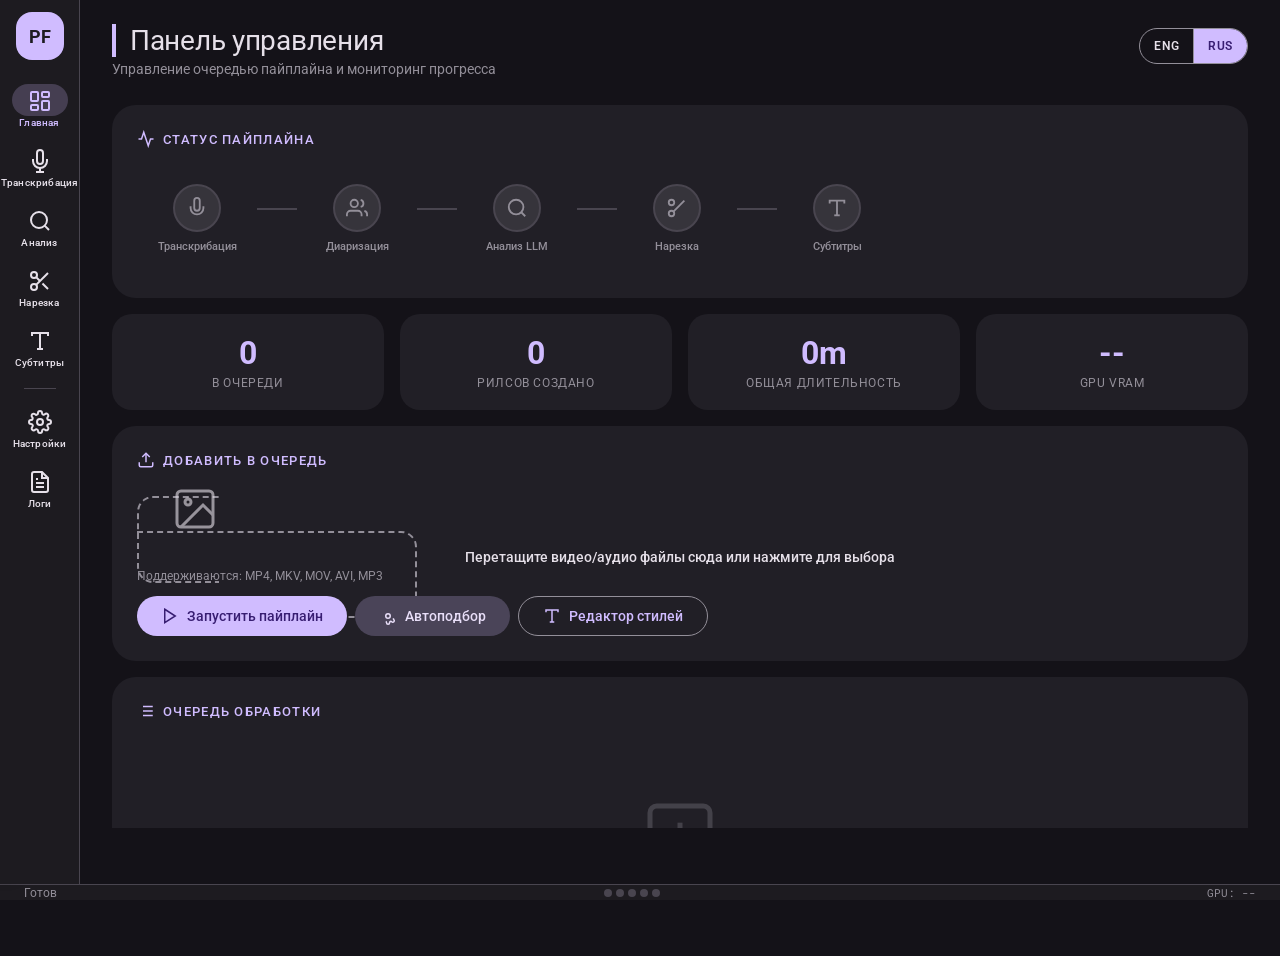
==== gui/index.html @ 3913f697 "refactor(gui): split single-file GUI into separate per-stage pages The pipeline GUI was one 3300-lin" ====
<!doctype html>
<html lang="ru">
<head>
  <meta charset="utf-8">
  <meta name="viewport" content="width=device-width,initial-scale=1">
  <title>Podcast Reels Forge — Панель управления</title>
  <link href="https://fonts.googleapis.com/css2?family=Roboto:wght@400;500;700&family=Roboto+Mono:wght@400;500&display=swap" rel="stylesheet">
  <link rel="stylesheet" href="assets/app.css">
</head>
<body data-page="dashboard">
  <div class="app-shell">
    <!-- NAVIGATION RAIL -->
    <nav class="nav-rail">
      <a href="index.html" class="nav-rail-brand">PF</a>

      <a class="nav-rail-item" data-tab="dashboard" data-tooltip-i18n="nav_dashboard" href="index.html">
        <svg viewBox="0 0 24 24" fill="none" stroke="currentColor" stroke-width="2"><rect x="3" y="3" width="7" height="9" rx="1"/><rect x="14" y="3" width="7" height="5" rx="1"/><rect x="14" y="12" width="7" height="9" rx="1"/><rect x="3" y="16" width="7" height="5" rx="1"/></svg>
        <span data-i18n="nav_home">Главная</span>
      </a>
      <a class="nav-rail-item" data-tab="transcribe" data-tooltip-i18n="nav_transcribe" href="transcribe.html">
        <svg viewBox="0 0 24 24" fill="none" stroke="currentColor" stroke-width="2"><path d="M12 1a3 3 0 0 0-3 3v8a3 3 0 0 0 6 0V4a3 3 0 0 0-3-3z"/><path d="M19 10v2a7 7 0 0 1-14 0v-2"/><line x1="12" y1="19" x2="12" y2="23"/><line x1="8" y1="23" x2="16" y2="23"/></svg>
        <span data-i18n="nav_transcribe">Транскрибация</span>
      </a>
      <a class="nav-rail-item" data-tab="analyze" data-tooltip-i18n="nav_analyze" href="analyze.html">
        <svg viewBox="0 0 24 24" fill="none" stroke="currentColor" stroke-width="2"><circle cx="11" cy="11" r="8"/><line x1="21" y1="21" x2="16.65" y2="16.65"/></svg>
        <span data-i18n="nav_analyze">Анализ</span>
      </a>
      <a class="nav-rail-item" data-tab="cut" data-tooltip-i18n="nav_cut" href="cut.html">
        <svg viewBox="0 0 24 24" fill="none" stroke="currentColor" stroke-width="2"><circle cx="6" cy="6" r="3"/><circle cx="6" cy="18" r="3"/><line x1="20" y1="4" x2="8.12" y2="15.88"/><line x1="14.47" y1="14.48" x2="20" y2="20"/><line x1="8.12" y1="8.12" x2="12" y2="12"/></svg>
        <span data-i18n="nav_cut">Нарезка</span>
      </a>
      <a class="nav-rail-item" data-tab="subtitles" data-tooltip-i18n="nav_subtitles" href="subtitles.html">
        <svg viewBox="0 0 24 24" fill="none" stroke="currentColor" stroke-width="2"><polyline points="4 7 4 4 20 4 20 7"/><line x1="9" y1="20" x2="15" y2="20"/><line x1="12" y1="4" x2="12" y2="20"/></svg>
        <span data-i18n="nav_subs">Субтитры</span>
      </a>

      <div class="nav-rail-divider"></div>

      <a class="nav-rail-item" data-tab="settings" data-tooltip-i18n="nav_settings" href="settings.html">
        <svg viewBox="0 0 24 24" fill="none" stroke="currentColor" stroke-width="2"><circle cx="12" cy="12" r="3"/><path d="M19.4 15a1.65 1.65 0 0 0 .33 1.82l.06.06a2 2 0 0 1 0 2.83 2 2 0 0 1-2.83 0l-.06-.06a1.65 1.65 0 0 0-1.82-.33 1.65 1.65 0 0 0-1 1.51V21a2 2 0 0 1-2 2 2 2 0 0 1-2-2v-.09A1.65 1.65 0 0 0 9 19.4a1.65 1.65 0 0 0-1.82.33l-.06.06a2 2 0 0 1-2.83 0 2 2 0 0 1 0-2.83l.06-.06A1.65 1.65 0 0 0 4.68 15a1.65 1.65 0 0 0-1.51-1H3a2 2 0 0 1-2-2 2 2 0 0 1 2-2h.09A1.65 1.65 0 0 0 4.6 9a1.65 1.65 0 0 0-.33-1.82l-.06-.06a2 2 0 0 1 0-2.83 2 2 0 0 1 2.83 0l.06.06A1.65 1.65 0 0 0 9 4.68a1.65 1.65 0 0 0 1-1.51V3a2 2 0 0 1 2-2 2 2 0 0 1 2 2v.09a1.65 1.65 0 0 0 1 1.51 1.65 1.65 0 0 0 1.82-.33l.06-.06a2 2 0 0 1 2.83 0 2 2 0 0 1 0 2.83l-.06.06A1.65 1.65 0 0 0 19.4 9a1.65 1.65 0 0 0 1.51 1H21a2 2 0 0 1 2 2 2 2 0 0 1-2 2h-.09a1.65 1.65 0 0 0-1.51 1z"/></svg>
        <span data-i18n="nav_settings">Настройки</span>
      </a>
      <a class="nav-rail-item" data-tab="logs" data-tooltip-i18n="nav_logs" href="logs.html">
        <svg viewBox="0 0 24 24" fill="none" stroke="currentColor" stroke-width="2"><path d="M14 2H6a2 2 0 0 0-2 2v16a2 2 0 0 0 2 2h12a2 2 0 0 0 2-2V8z"/><polyline points="14 2 14 8 20 8"/><line x1="16" y1="13" x2="8" y2="13"/><line x1="16" y1="17" x2="8" y2="17"/><polyline points="10 9 9 9 8 9"/></svg>
        <span data-i18n="nav_logs">Логи</span>
      </a>
    </nav>

    <!-- MAIN CONTENT -->
    <main class="main-content" id="mainContent">

      <div class="tab-page active" id="tab-dashboard">
        <div class="page-header">
          <div class="page-header-text">
            <h2 data-i18n="dash_title">Панель управления</h2>
            <p data-i18n="dash_desc">Управление очередью пайплайна и мониторинг прогресса</p>
          </div>
          <div class="lang-toggle">
            <button class="lang-toggle-btn" data-lang="en">ENG</button>
            <button class="lang-toggle-btn active" data-lang="ru">RUS</button>
          </div>
        </div>

        <div class="card">
          <div class="card-title">
            <svg viewBox="0 0 24 24" fill="none" stroke="currentColor" stroke-width="2"><polyline points="22 12 18 12 15 21 9 3 6 12 2 12"/></svg>
            <span data-i18n="dash_pipeline_status">Статус пайплайна</span>
          </div>
          <div class="pipeline-visual" id="pipelineVisual">
            <div class="pipeline-stage" data-stage="transcribe">
              <div class="pipeline-stage-dot"><svg viewBox="0 0 24 24" fill="none" stroke="currentColor" stroke-width="2"><path d="M12 1a3 3 0 0 0-3 3v8a3 3 0 0 0 6 0V4a3 3 0 0 0-3-3z"/><path d="M19 10v2a7 7 0 0 1-14 0v-2"/></svg></div>
              <div class="pipeline-stage-label" data-i18n="stage_transcribe">Транскрибация</div>
            </div>
            <div class="pipeline-connector"></div>
            <div class="pipeline-stage" data-stage="diarize">
              <div class="pipeline-stage-dot"><svg viewBox="0 0 24 24" fill="none" stroke="currentColor" stroke-width="2"><path d="M17 21v-2a4 4 0 0 0-4-4H5a4 4 0 0 0-4 4v2"/><circle cx="9" cy="7" r="4"/><path d="M23 21v-2a4 4 0 0 0-3-3.87"/><path d="M16 3.13a4 4 0 0 1 0 7.75"/></svg></div>
              <div class="pipeline-stage-label" data-i18n="stage_diarize">Диаризация</div>
            </div>
            <div class="pipeline-connector"></div>
            <div class="pipeline-stage" data-stage="analyze">
              <div class="pipeline-stage-dot"><svg viewBox="0 0 24 24" fill="none" stroke="currentColor" stroke-width="2"><circle cx="11" cy="11" r="8"/><line x1="21" y1="21" x2="16.65" y2="16.65"/></svg></div>
              <div class="pipeline-stage-label" data-i18n="stage_analyze">Анализ LLM</div>
            </div>
            <div class="pipeline-connector"></div>
            <div class="pipeline-stage" data-stage="cut">
              <div class="pipeline-stage-dot"><svg viewBox="0 0 24 24" fill="none" stroke="currentColor" stroke-width="2"><circle cx="6" cy="6" r="3"/><circle cx="6" cy="18" r="3"/><line x1="20" y1="4" x2="8.12" y2="15.88"/></svg></div>
              <div class="pipeline-stage-label" data-i18n="stage_cut">Нарезка</div>
            </div>
            <div class="pipeline-connector"></div>
            <div class="pipeline-stage" data-stage="subtitles">
              <div class="pipeline-stage-dot"><svg viewBox="0 0 24 24" fill="none" stroke="currentColor" stroke-width="2"><polyline points="4 7 4 4 20 4 20 7"/><line x1="9" y1="20" x2="15" y2="20"/><line x1="12" y1="4" x2="12" y2="20"/></svg></div>
              <div class="pipeline-stage-label" data-i18n="stage_subtitles">Субтитры</div>
            </div>
          </div>
        </div>

        <div class="grid-4" style="margin-bottom: 16px;">
          <div class="stat-card">
            <div class="stat-value" id="statQueue">0</div>
            <div class="stat-label" data-i18n="stat_queue">В очереди</div>
          </div>
          <div class="stat-card">
            <div class="stat-value" id="statReels">0</div>
            <div class="stat-label" data-i18n="stat_reels">Рилсов создано</div>
          </div>
          <div class="stat-card">
            <div class="stat-value" id="statDuration">0m</div>
            <div class="stat-label" data-i18n="stat_duration">Общая длительность</div>
          </div>
          <div class="stat-card">
            <div class="stat-value" id="statGPU">--</div>
            <div class="stat-label" data-i18n="stat_gpu">GPU VRAM</div>
          </div>
        </div>

        <div class="card">
          <div class="card-title">
            <svg viewBox="0 0 24 24" fill="none" stroke="currentColor" stroke-width="2"><path d="M21 15v4a2 2 0 0 1-2 2H5a2 2 0 0 1-2-2v-4"/><polyline points="17 8 12 3 7 8"/><line x1="12" y1="3" x2="12" y2="15"/></svg>
            <span data-i18n="dash_add_queue">Добавить в очередь</span>
          </div>
          <label class="file-drop" id="fileDrop">
            <input type="file" id="fileInput" accept="video/*,audio/*" multiple>
            <svg viewBox="0 0 24 24" fill="none" stroke="currentColor" stroke-width="1.5"><rect x="3" y="3" width="18" height="18" rx="2" ry="2"/><circle cx="8.5" cy="8.5" r="1.5"/><polyline points="21 15 16 10 5 21"/></svg>
            <p data-i18n="dash_drop">Перетащите видео/аудио файлы сюда или нажмите для выбора</p>
            <small data-i18n="dash_formats">Поддерживаются: MP4, MKV, MOV, AVI, MP3</small>
          </label>
          <div style="display: flex; gap: 8px; margin-top: 12px;">
            <button class="btn btn-filled" id="btnRunPipeline">
              <svg viewBox="0 0 24 24" fill="none" stroke="currentColor" stroke-width="2"><polygon points="5 3 19 12 5 21 5 3"/></svg>
              <span data-i18n="dash_run">Запустить пайплайн</span>
            </button>
            <button class="btn btn-tonal" id="btnAutotune">
              <svg viewBox="0 0 24 24" fill="none" stroke="currentColor" stroke-width="2"><circle cx="12" cy="12" r="3"/><path d="M19.4 15a1.65 1.65 0 0 0 .33 1.82l.06.06a2 2 0 1 1-2.83 2.83l-.06-.06a1.65 1.65 0 0 0-1.82-.33 1.65 1.65 0 0 0-1 1.51V21a2 2 0 1 1-4 0v-.09A1.65 1.65 0 0 0 9 19.4"/></svg>
              <span data-i18n="dash_autotune">Автоподбор</span>
            </button>
            <button class="btn btn-outlined" id="btnOpenStyleEditor">
              <svg viewBox="0 0 24 24" fill="none" stroke="currentColor" stroke-width="2"><polyline points="4 7 4 4 20 4 20 7"/><line x1="9" y1="20" x2="15" y2="20"/><line x1="12" y1="4" x2="12" y2="20"/></svg>
              <span data-i18n="dash_style_editor">Редактор стилей</span>
            </button>
          </div>
        </div>

        <div class="card">
          <div class="card-title">
            <svg viewBox="0 0 24 24" fill="none" stroke="currentColor" stroke-width="2"><line x1="8" y1="6" x2="21" y2="6"/><line x1="8" y1="12" x2="21" y2="12"/><line x1="8" y1="18" x2="21" y2="18"/><line x1="3" y1="6" x2="3.01" y2="6"/><line x1="3" y1="12" x2="3.01" y2="12"/><line x1="3" y1="18" x2="3.01" y2="18"/></svg>
            <span data-i18n="dash_queue">Очередь обработки</span>
          </div>
          <div class="queue-list" id="queueList">
            <div class="empty-state" id="queueEmpty">
              <svg viewBox="0 0 24 24" fill="none" stroke="currentColor" stroke-width="1.5"><rect x="3" y="3" width="18" height="18" rx="2"/><line x1="12" y1="8" x2="12" y2="16"/><line x1="8" y1="12" x2="16" y2="12"/></svg>
              <h3 data-i18n="dash_empty_title">Очередь пуста</h3>
              <p data-i18n="dash_empty_desc">Загрузите видеофайлы для начала обработки</p>
            </div>
          </div>
        </div>
      </div>
    </main>

    <footer class="bottom-bar">
      <div class="bottom-bar-left">
        <span class="bottom-status" id="bottomStatus" data-i18n="bottom_ready">Готов</span>
      </div>
      <div class="bottom-bar-center">
        <div class="pipeline-overview" id="pipelineOverview">
          <div class="pipeline-overview-dot" data-stage="transcribe"></div>
          <div class="pipeline-overview-dot" data-stage="diarize"></div>
          <div class="pipeline-overview-dot" data-stage="analyze"></div>
          <div class="pipeline-overview-dot" data-stage="cut"></div>
          <div class="pipeline-overview-dot" data-stage="subtitles"></div>
        </div>
      </div>
      <div class="bottom-bar-right">
        <span class="gpu-info" id="gpuInfo">GPU: --</span>
      </div>
    </footer>
  </div>
    <button class="fab" id="fabRun" data-tooltip-i18n="fab_run">
    <svg viewBox="0 0 24 24" fill="none" stroke="currentColor" stroke-width="2"><polygon points="5 3 19 12 5 21 5 3"/></svg>
  </button>

  <script src="assets/app.js"></script>
</body>
</html>
---- gui/assets/app.css ----
:root {
      --md-sys-color-background: #141218;
      --md-sys-color-on-background: #e6e0e9;
      --md-sys-color-surface: #141218;
      --md-sys-color-surface-container-low: #1d1b20;
      --md-sys-color-surface-container: #211f26;
      --md-sys-color-surface-container-high: #2b2930;
      --md-sys-color-surface-container-highest: #36343b;
      --md-sys-color-primary: #d0bcff;
      --md-sys-color-on-primary: #381e72;
      --md-sys-color-primary-container: #4f378b;
      --md-sys-color-on-primary-container: #eaddff;
      --md-sys-color-secondary: #ccc2dc;
      --md-sys-color-on-secondary: #332d41;
      --md-sys-color-secondary-container: #4a4458;
      --md-sys-color-on-secondary-container: #e8def8;
      --md-sys-color-tertiary: #efb8c8;
      --md-sys-color-on-tertiary: #492532;
      --md-sys-color-tertiary-container: #633b48;
      --md-sys-color-on-tertiary-container: #ffd8e4;
      --md-sys-color-error: #f2b8b5;
      --md-sys-color-on-error: #601410;
      --md-sys-color-error-container: #8c1d18;
      --md-sys-color-success: #a8dab5;
      --md-sys-color-success-container: #1b5e20;
      --md-sys-color-outline: #938f99;
      --md-sys-color-outline-variant: #49454f;
      --md-elevation-1: 0px 1px 3px 1px rgba(0,0,0,.15), 0px 1px 2px 0px rgba(0,0,0,.30);
      --md-elevation-2: 0px 2px 6px 2px rgba(0,0,0,.15), 0px 1px 2px 0px rgba(0,0,0,.30);
      --md-elevation-3: 0px 4px 8px 3px rgba(0,0,0,.15), 0px 1px 3px 0px rgba(0,0,0,.30);
      --ease-standard: cubic-bezier(0.2, 0, 0, 1);
      --ease-emphasized: cubic-bezier(0.2, 0, 0, 1);
      --brand-color: #d0bcff;
      --font-code: 'Roboto Mono', monospace;
    }

    *, *::before, *::after { box-sizing: border-box; -webkit-tap-highlight-color: transparent; }
    html, body { margin: 0; min-height: 100vh; overflow: hidden; }
    body {
      font-family: 'Roboto', system-ui, sans-serif;
      color: var(--md-sys-color-on-background);
      background: var(--md-sys-color-background);
    }

    .app-shell {
      display: grid;
      grid-template-columns: 80px 1fr;
      grid-template-rows: 1fr 56px;
      height: 100vh;
    }

    /* ===== NAVIGATION RAIL ===== */
    .nav-rail {
      grid-row: 1 / -1;
      background: var(--md-sys-color-surface-container-low);
      border-right: 1px solid var(--md-sys-color-outline-variant);
      display: flex;
      flex-direction: column;
      align-items: center;
      padding: 12px 0;
      gap: 4px;
      z-index: 100;
    }
    .nav-rail-brand {
      width: 48px; height: 48px; border-radius: 16px;
      background: var(--md-sys-color-primary-container);
      display: flex; align-items: center; justify-content: center;
      margin-bottom: 16px;
      color: var(--md-sys-color-on-primary-container);
      font-weight: 700; font-size: 18px;
    }
    .nav-rail-item {
      width: 56px; height: 56px; border-radius: 16px;
      display: flex; flex-direction: column; align-items: center; justify-content: center;
      gap: 4px; cursor: pointer; position: relative;
      background: transparent; border: none; color: var(--md-sys-color-on-surface-variant);
      transition: all 0.2s var(--ease-standard);
    }
    .nav-rail-item svg { width: 24px; height: 24px; transition: 0.2s; }
    .nav-rail-item span { font-size: 10px; font-weight: 500; letter-spacing: 0.02em; }
    .nav-rail-item:hover { background: rgba(208,188,255,0.08); }
    .nav-rail-item.active { color: var(--md-sys-color-on-secondary-container); }
    .nav-rail-item.active::before {
      content: ''; position: absolute; left: 0; right: 0; top: 4px; height: 32px;
      background: var(--md-sys-color-secondary-container); border-radius: 16px; z-index: -1;
    }
    .nav-rail-item.active svg { color: var(--md-sys-color-on-secondary-container); }
    .nav-rail-divider { width: 32px; height: 1px; background: var(--md-sys-color-outline-variant); margin: 8px 0; }

    /* ===== MAIN CONTENT ===== */
    .main-content {
      overflow-y: auto; overflow-x: hidden;
      padding: 24px 32px;
      scroll-behavior: smooth;
    }
    .main-content::-webkit-scrollbar { width: 6px; }
    .main-content::-webkit-scrollbar-track { background: transparent; }
    .main-content::-webkit-scrollbar-thumb { background: var(--md-sys-color-outline-variant); border-radius: 3px; }

    .tab-page { display: none; animation: fadeIn 0.3s var(--ease-standard); }
    .tab-page.active { display: block; }
    @keyframes fadeIn { from { opacity: 0; transform: translateY(12px); } to { opacity: 1; transform: translateY(0); } }

    .page-header { margin-bottom: 28px; display: flex; justify-content: space-between; align-items: flex-start; }
    .page-header-text h2 { margin: 0 0 4px; font-size: 28px; font-weight: 400; letter-spacing: -0.01em; }
    .page-header-text p { margin: 0; color: var(--md-sys-color-outline); font-size: 14px; }

    /* ===== LANGUAGE TOGGLE ===== */
    .lang-toggle {
      display: inline-flex; border: 1px solid var(--md-sys-color-outline); border-radius: 20px;
      overflow: hidden; height: 36px; flex-shrink: 0; margin-top: 4px;
    }
    .lang-toggle-btn {
      display: flex; align-items: center; justify-content: center;
      padding: 0 14px; border: none; cursor: pointer; position: relative;
      background: transparent; font-family: inherit; font-size: 12px; font-weight: 600;
      color: var(--md-sys-color-on-surface-variant); transition: 0.2s var(--ease-standard);
      letter-spacing: 0.05em;
    }
    .lang-toggle-btn:not(:last-child) { border-right: 1px solid var(--md-sys-color-outline); }
    .lang-toggle-btn:hover { background: rgba(208,188,255,0.06); }
    .lang-toggle-btn.active {
      background: var(--md-sys-color-primary); color: var(--md-sys-color-on-primary);
    }

    /* ===== CARDS / SECTIONS ===== */
    .card {
      padding: 24px; border-radius: 24px;
      background: var(--md-sys-color-surface-container);
      border: 1px solid transparent;
      transition: box-shadow 0.3s var(--ease-standard), transform 0.2s;
      animation: slideUpFade 0.5s var(--ease-emphasized) backwards;
      margin-bottom: 16px;
    }
    .card:hover { box-shadow: var(--md-elevation-1); }
    .card-title {
      font-size: 13px; text-transform: uppercase; letter-spacing: 0.1em;
      color: var(--md-sys-color-primary); margin: 0 0 16px; font-weight: 500;
      display: flex; align-items: center; gap: 8px;
    }
    .card-title svg { width: 18px; height: 18px; }

    @keyframes slideUpFade {
      from { opacity: 0; transform: translateY(30px); }
      to { opacity: 1; transform: translateY(0); }
    }
    .card:nth-child(1) { animation-delay: 0.05s; }
    .card:nth-child(2) { animation-delay: 0.10s; }
    .card:nth-child(3) { animation-delay: 0.15s; }
    .card:nth-child(4) { animation-delay: 0.20s; }
    .card:nth-child(5) { animation-delay: 0.25s; }

    /* ===== GRID LAYOUTS ===== */
    .grid-2 { display: grid; grid-template-columns: 1fr 1fr; gap: 16px; }
    .grid-3 { display: grid; grid-template-columns: 1fr 1fr 1fr; gap: 16px; }
    .grid-4 { display: grid; grid-template-columns: 1fr 1fr 1fr 1fr; gap: 16px; }
    .span-full { grid-column: 1 / -1; }

    /* ===== FORM FIELDS ===== */
    .field { display: flex; flex-direction: column; gap: 6px; }
    .field label {
      font-size: 12px; color: var(--md-sys-color-on-surface-variant); font-weight: 500;
      display: flex; justify-content: space-between; align-items: center;
    }
    .field .value {
      color: var(--md-sys-color-primary); background: var(--md-sys-color-surface-container-highest);
      padding: 2px 8px; border-radius: 12px; font-variant-numeric: tabular-nums; font-size: 11px;
    }

    input[type="text"], input[type="number"], textarea, select {
      width: 100%; border: 1px solid var(--md-sys-color-outline-variant); border-radius: 12px;
      background: transparent; color: var(--md-sys-color-on-background);
      padding: 12px 16px; font-size: 14px; outline: none;
      transition: all 0.2s var(--ease-standard); font-family: inherit;
    }
    input[type="text"]:focus, input[type="number"]:focus, textarea:focus, select:focus {
      border-color: var(--md-sys-color-primary); border-width: 2px; padding: 11px 15px;
    }
    select { cursor: pointer; appearance: none;
      background-image: url("data:image/svg+xml,%3Csvg xmlns='http://www.w3.org/2000/svg' width='12' height='12' fill='%23938f99'%3E%3Cpath d='M6 8L1 3h10z'/%3E%3C/svg%3E");
      background-repeat: no-repeat; background-position: right 12px center; padding-right: 32px;
    }
    select option { background: var(--md-sys-color-surface-container-high); color: var(--md-sys-color-on-background); }
    textarea { resize: vertical; min-height: 80px; font-family: inherit; line-height: 1.5; }

    /* ===== SLIDERS ===== */
    input[type="range"] {
      -webkit-appearance: none; width: 100%; height: 40px; background: transparent;
      cursor: pointer; outline: none; margin: 0;
    }
    input[type="range"]::-webkit-slider-runnable-track {
      width: 100%; height: 8px; background: var(--md-sys-color-surface-container-highest);
      border-radius: 4px; transition: 0.2s;
    }
    input[type="range"]::-webkit-slider-thumb {
      -webkit-appearance: none; height: 20px; width: 20px; border-radius: 50%;
      background: var(--md-sys-color-primary); margin-top: -6px;
      box-shadow: 0 0 0 0 rgba(208,188,255,0); transition: 0.2s var(--ease-standard);
    }
    input[type="range"]:hover::-webkit-slider-thumb { box-shadow: 0 0 0 10px rgba(208,188,255,0.12); transform: scale(1.1); }
    input[type="range"]:active::-webkit-slider-thumb { box-shadow: 0 0 0 14px rgba(208,188,255,0.20); transform: scale(1.2); }

    /* ===== SWITCHES ===== */
    .m3-switch {
      display: flex; align-items: center; justify-content: space-between;
      width: 100%; cursor: pointer; padding: 8px 0;
    }
    .m3-switch input { display: none; }
    .m3-switch-track {
      width: 52px; height: 32px; border-radius: 16px; border: 2px solid var(--md-sys-color-outline);
      background: var(--md-sys-color-surface-container-highest); position: relative;
      transition: 0.3s var(--ease-standard); flex-shrink: 0;
    }
    .m3-switch-thumb {
      width: 16px; height: 16px; border-radius: 50%; background: var(--md-sys-color-outline);
      position: absolute; top: 6px; left: 6px; transition: 0.3s var(--ease-standard);
    }
    .m3-switch:hover .m3-switch-thumb { box-shadow: 0 0 0 10px rgba(230,224,233,0.08); }
    .m3-switch input:checked + .m3-switch-track { background: var(--md-sys-color-primary); border-color: var(--md-sys-color-primary); }
    .m3-switch input:checked + .m3-switch-track .m3-switch-thumb {
      background: var(--md-sys-color-on-primary); width: 24px; height: 24px; top: 2px; left: 24px;
    }
    .m3-switch-text { font-weight: 500; font-size: 14px; color: var(--md-sys-color-on-background); }
    .m3-switch-desc { font-size: 12px; color: var(--md-sys-color-outline); margin-top: 2px; }

    /* ===== CHIPS ===== */
    .chip-group { display: flex; gap: 8px; flex-wrap: wrap; }
    .chip {
      position: relative; overflow: hidden;
      font-size: 13px; font-weight: 500; padding: 0 16px; height: 32px; border-radius: 8px;
      background: transparent; border: 1px solid var(--md-sys-color-outline);
      color: var(--md-sys-color-on-surface-variant); cursor: pointer;
      transition: all 0.2s var(--ease-standard);
      display: inline-flex; align-items: center; justify-content: center; gap: 6px;
    }
    .chip::after { content: ''; position: absolute; inset: 0; background: currentColor; opacity: 0; transition: opacity 0.2s; }
    .chip:hover::after { opacity: 0.08; }
    .chip.active {
      background: var(--md-sys-color-secondary-container); border-color: transparent;
      color: var(--md-sys-color-on-secondary-container);
    }
    .chip svg { width: 16px; height: 16px; }

    /* ===== BUTTONS ===== */
    .btn {
      position: relative; overflow: hidden;
      border: none; border-radius: 20px; height: 40px; font-size: 14px; font-weight: 500;
      cursor: pointer; display: inline-flex; align-items: center; justify-content: center;
      gap: 8px; transition: transform 0.1s, box-shadow 0.2s, background 0.2s;
      font-family: inherit; padding: 0 24px;
    }
    .btn:active { transform: scale(0.96); }
    .btn svg { width: 18px; height: 18px; }
    .btn-filled { background: var(--md-sys-color-primary); color: var(--md-sys-color-on-primary); }
    .btn-filled:hover { box-shadow: var(--md-elevation-1); }
    .btn-tonal { background: var(--md-sys-color-secondary-container); color: var(--md-sys-color-on-secondary-container); }
    .btn-tonal:hover { box-shadow: var(--md-elevation-1); }
    .btn-outlined { background: transparent; border: 1px solid var(--md-sys-color-outline); color: var(--md-sys-color-primary); }
    .btn-outlined:hover { background: rgba(208,188,255,0.08); }
    .btn-text { background: transparent; color: var(--md-sys-color-primary); padding: 0 12px; }
    .btn-text:hover { background: rgba(208,188,255,0.08); }
    .btn-danger { background: var(--md-sys-color-error-container); color: var(--md-sys-color-error); }
    .btn-success { background: var(--md-sys-color-success-container); color: var(--md-sys-color-success); }
    .btn:disabled { opacity: 0.5; cursor: not-allowed; pointer-events: none; }
    .btn-group { display: flex; gap: 8px; flex-wrap: wrap; }

    /* ===== FILE UPLOAD ===== */
    .file-drop {
      position: relative; overflow: hidden;
      border: 2px dashed var(--md-sys-color-outline); border-radius: 16px;
      padding: 32px; text-align: center; cursor: pointer;
      background: transparent; transition: 0.3s; color: var(--md-sys-color-on-surface-variant);
    }
    .file-drop:hover { border-color: var(--md-sys-color-primary); background: rgba(208,188,255,0.04); color: var(--md-sys-color-primary); }
    .file-drop.dragover { border-color: var(--md-sys-color-primary); background: rgba(208,188,255,0.08); }
    .file-drop svg { width: 48px; height: 48px; margin-bottom: 12px; opacity: 0.6; }
    .file-drop p { margin: 0; font-size: 14px; font-weight: 500; }
    .file-drop small { font-size: 12px; color: var(--md-sys-color-outline); }
    .file-drop input { display: none; }

    /* ===== QUEUE LIST ===== */
    .queue-list { display: flex; flex-direction: column; gap: 8px; }
    .queue-item {
      display: grid; grid-template-columns: 40px 1fr auto auto auto; gap: 12px;
      align-items: center; padding: 12px 16px; border-radius: 16px;
      background: var(--md-sys-color-surface-container-low);
      transition: background 0.2s;
    }
    .queue-item:hover { background: var(--md-sys-color-surface-container-high); }
    .queue-item-icon {
      width: 40px; height: 40px; border-radius: 12px;
      background: var(--md-sys-color-primary-container);
      display: flex; align-items: center; justify-content: center;
      color: var(--md-sys-color-on-primary-container);
    }
    .queue-item-icon svg { width: 20px; height: 20px; }
    .queue-item-name { font-size: 14px; font-weight: 500; }
    .queue-item-meta { font-size: 12px; color: var(--md-sys-color-outline); }
    .queue-item-status {
      font-size: 11px; font-weight: 500; padding: 4px 12px; border-radius: 8px;
      text-transform: uppercase; letter-spacing: 0.05em;
    }
    .status-pending { background: var(--md-sys-color-surface-container-highest); color: var(--md-sys-color-outline); }
    .status-running { background: rgba(208,188,255,0.15); color: var(--md-sys-color-primary); }
    .status-done { background: var(--md-sys-color-success-container); color: var(--md-sys-color-success); }
    .status-error { background: var(--md-sys-color-error-container); color: var(--md-sys-color-error); }

    /* ===== PROGRESS BAR ===== */
    .progress-bar { width: 100%; height: 4px; background: var(--md-sys-color-surface-container-highest); border-radius: 2px; overflow: hidden; margin-top: 8px; }
    .progress-bar-fill { height: 100%; background: var(--md-sys-color-primary); border-radius: 2px; transition: width 0.5s var(--ease-standard); }

    /* ===== STAGE PIPELINE VISUAL ===== */
    .pipeline-visual {
      display: flex; align-items: center; gap: 0; padding: 20px 0; overflow-x: auto;
    }
    .pipeline-stage {
      display: flex; flex-direction: column; align-items: center; gap: 8px;
      min-width: 120px; position: relative;
    }
    .pipeline-stage-dot {
      width: 48px; height: 48px; border-radius: 50%;
      display: flex; align-items: center; justify-content: center;
      background: var(--md-sys-color-surface-container-highest);
      border: 2px solid var(--md-sys-color-outline-variant);
      color: var(--md-sys-color-outline); transition: all 0.3s;
    }
    .pipeline-stage-dot svg { width: 22px; height: 22px; }
    .pipeline-stage.active .pipeline-stage-dot {
      background: var(--md-sys-color-primary); border-color: var(--md-sys-color-primary);
      color: var(--md-sys-color-on-primary);
      box-shadow: 0 0 20px rgba(208,188,255,0.3);
    }
    .pipeline-stage.done .pipeline-stage-dot {
      background: var(--md-sys-color-success-container); border-color: var(--md-sys-color-success);
      color: var(--md-sys-color-success);
    }
    .pipeline-stage.error .pipeline-stage-dot {
      background: var(--md-sys-color-error-container); border-color: var(--md-sys-color-error);
      color: var(--md-sys-color-error);
    }
    .pipeline-stage-label { font-size: 11px; font-weight: 500; text-align: center; color: var(--md-sys-color-outline); }
    .pipeline-stage.active .pipeline-stage-label { color: var(--md-sys-color-primary); }
    .pipeline-stage.done .pipeline-stage-label { color: var(--md-sys-color-success); }
    .pipeline-connector {
      width: 40px; height: 2px; background: var(--md-sys-color-outline-variant);
      margin-top: -20px; flex-shrink: 0;
    }
    .pipeline-connector.done { background: var(--md-sys-color-success); }
    .pipeline-connector.active { background: var(--md-sys-color-primary); animation: pulse 1.5s infinite; }
    @keyframes pulse { 0%, 100% { opacity: 1; } 50% { opacity: 0.4; } }

    /* ===== LOG PANEL ===== */
    .log-panel {
      background: var(--md-sys-color-surface-container-low);
      border-radius: 16px; padding: 16px; max-height: 300px; overflow-y: auto;
      font-family: var(--font-code); font-size: 12px; line-height: 1.6;
      color: var(--md-sys-color-outline);
    }
    .log-panel::-webkit-scrollbar { width: 4px; }
    .log-panel::-webkit-scrollbar-thumb { background: var(--md-sys-color-outline-variant); border-radius: 2px; }
    .log-line { white-space: pre-wrap; word-break: break-all; }
    .log-line.info { color: var(--md-sys-color-primary); }
    .log-line.success { color: var(--md-sys-color-success); }
    .log-line.error { color: var(--md-sys-color-error); }
    .log-line.warn { color: #ffd54a; }
    .log-line .ts { color: var(--md-sys-color-outline-variant); margin-right: 8px; }

    /* ===== STAT CARDS ===== */
    .stat-card {
      padding: 20px; border-radius: 20px;
      background: var(--md-sys-color-surface-container);
      text-align: center;
    }
    .stat-card .stat-value { font-size: 32px; font-weight: 700; color: var(--md-sys-color-primary); }
    .stat-card .stat-label { font-size: 12px; color: var(--md-sys-color-outline); margin-top: 4px; text-transform: uppercase; letter-spacing: 0.05em; }

    /* ===== BOTTOM BAR ===== */
    .bottom-bar {
      grid-column: 1 / -1;
      background: var(--md-sys-color-surface-container-low);
      border-top: 1px solid var(--md-sys-color-outline-variant);
      display: flex; align-items: center; justify-content: space-between;
      padding: 0 24px; gap: 16px;
    }
    .bottom-bar-left { display: flex; align-items: center; gap: 16px; }
    .bottom-bar-center { display: flex; align-items: center; gap: 8px; flex: 1; justify-content: center; }
    .bottom-bar-right { display: flex; align-items: center; gap: 12px; }
    .pipeline-overview { display: flex; align-items: center; gap: 4px; }
    .pipeline-overview-dot {
      width: 8px; height: 8px; border-radius: 50%; background: var(--md-sys-color-outline-variant);
      transition: 0.3s;
    }
    .pipeline-overview-dot.done { background: var(--md-sys-color-success); }
    .pipeline-overview-dot.active { background: var(--md-sys-color-primary); animation: pulse 1.5s infinite; }
    .pipeline-overview-dot.error { background: var(--md-sys-color-error); }
    .bottom-status { font-size: 12px; color: var(--md-sys-color-outline); }
    .gpu-info { font-size: 11px; color: var(--md-sys-color-outline); font-family: var(--font-code); }

    /* ===== FAB ===== */
    .fab {
      position: fixed; bottom: 80px; right: 32px;
      width: 56px; height: 56px; border-radius: 16px;
      background: var(--md-sys-color-primary-container);
      color: var(--md-sys-color-on-primary-container);
      border: none; cursor: pointer; display: flex; align-items: center; justify-content: center;
      box-shadow: var(--md-elevation-3); transition: 0.3s var(--ease-standard); z-index: 50;
    }
    .fab:hover { box-shadow: var(--md-elevation-3); transform: scale(1.05); }
    .fab:active { transform: scale(0.95); }
    .fab svg { width: 24px; height: 24px; }

    /* ===== TOOLTIP ===== */
    [data-tooltip] { position: relative; }
    [data-tooltip]:hover::after {
      content: attr(data-tooltip); position: absolute; bottom: calc(100% + 8px); left: 50%;
      transform: translateX(-50%); padding: 6px 12px; border-radius: 8px;
      background: var(--md-sys-color-surface-container-highest); color: var(--md-sys-color-on-background);
      font-size: 12px; white-space: nowrap; z-index: 300;
      box-shadow: var(--md-elevation-2);
    }

    /* ===== EMPTY STATE ===== */
    .empty-state {
      text-align: center; padding: 60px 20px; color: var(--md-sys-color-outline);
    }
    .empty-state svg { width: 80px; height: 80px; margin-bottom: 16px; opacity: 0.3; }
    .empty-state h3 { margin: 0 0 8px; font-size: 18px; font-weight: 400; color: var(--md-sys-color-on-surface-variant); }
    .empty-state p { margin: 0; font-size: 14px; }


    /* ===== RESPONSIVE ===== */
    @media (max-width: 900px) {
      .app-shell { grid-template-columns: 1fr; }
      .nav-rail { display: none; }
      .grid-2, .grid-3, .grid-4 { grid-template-columns: 1fr; }
    }

    /* ===== PER-PAGE ACCENT (each page gets a slightly different colour) ===== */
    :root { --accent: var(--md-sys-color-primary); }
    body[data-page="dashboard"]  { --accent: #d0bcff; } /* purple  */
    body[data-page="transcribe"] { --accent: #9ecaff; } /* blue    */
    body[data-page="analyze"]    { --accent: #79d8c4; } /* teal    */
    body[data-page="cut"]        { --accent: #ffb77c; } /* amber   */
    body[data-page="subtitles"]  { --accent: #f3aed0; } /* pink    */
    body[data-page="settings"]   { --accent: #c9c3e6; } /* lavender*/
    body[data-page="logs"]       { --accent: #a8dab5; } /* green   */

    /* Decorative accents only — M3 primary control colours stay consistent. */
    .card-title, .card-title svg { color: var(--accent); }
    .nav-rail-brand { background: var(--accent); color: #1d1b20; text-decoration: none; }
    .page-header-text h2 { border-left: 4px solid var(--accent); padding-left: 14px; }
    .nav-rail-item.active { color: var(--accent); }
    .nav-rail-item.active svg { color: var(--accent); }
    .nav-rail-item.active::before { background: color-mix(in srgb, var(--accent) 22%, transparent); }
    a.nav-rail-item, a.nav-rail-brand { text-decoration: none; }
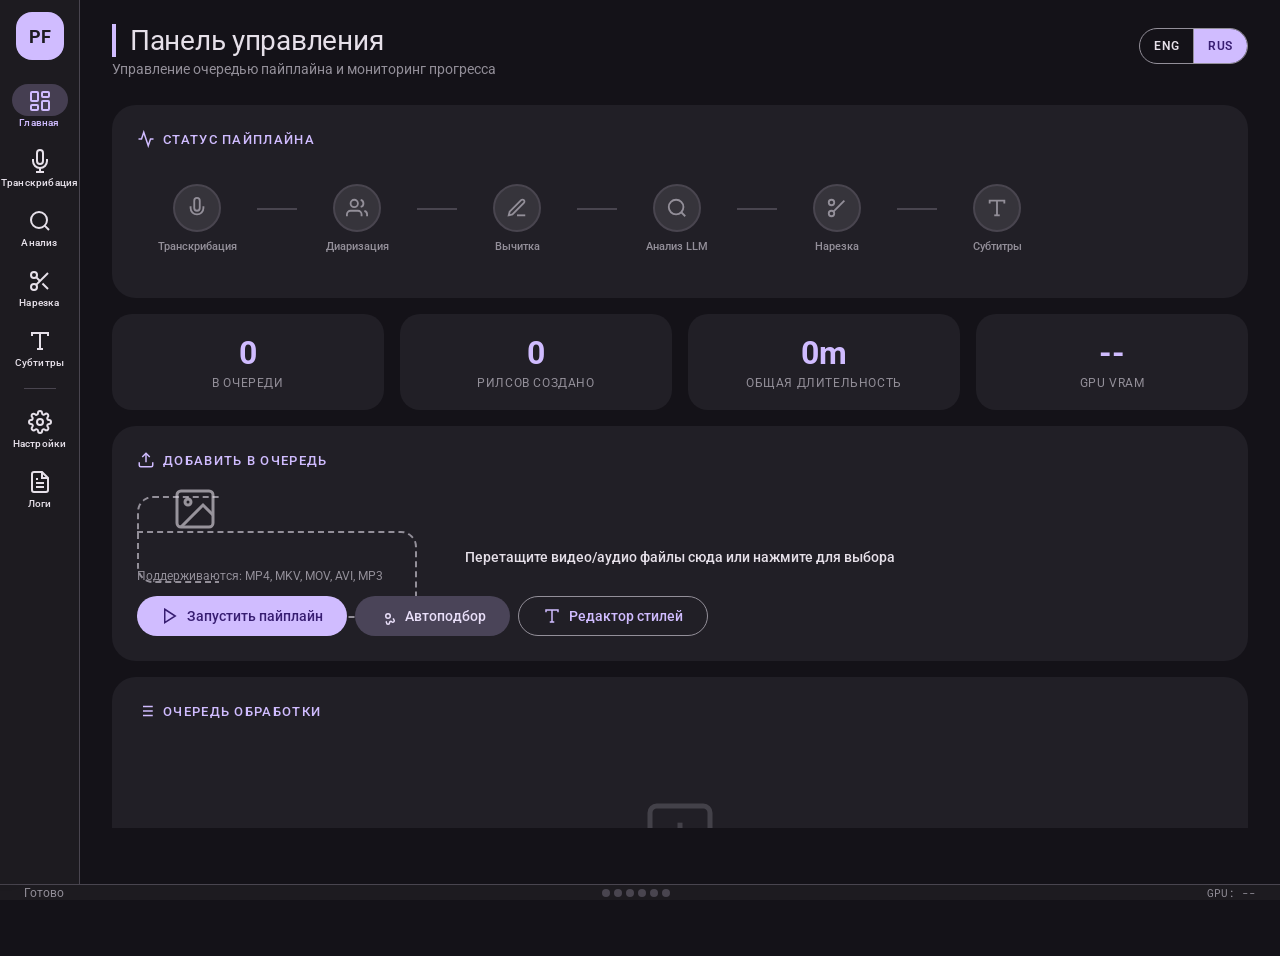
==== commit 2ececbaf: "feat(proofread): add an LLM transcript proofreading stage Whisper output carries spelling and punctu" ====
--- a/gui/index.html
+++ b/gui/index.html
@@ -75,6 +75,11 @@
             <div class="pipeline-stage" data-stage="diarize">
               <div class="pipeline-stage-dot"><svg viewBox="0 0 24 24" fill="none" stroke="currentColor" stroke-width="2"><path d="M17 21v-2a4 4 0 0 0-4-4H5a4 4 0 0 0-4 4v2"/><circle cx="9" cy="7" r="4"/><path d="M23 21v-2a4 4 0 0 0-3-3.87"/><path d="M16 3.13a4 4 0 0 1 0 7.75"/></svg></div>
               <div class="pipeline-stage-label" data-i18n="stage_diarize">Диаризация</div>
+            </div>
+            <div class="pipeline-connector"></div>
+            <div class="pipeline-stage" data-stage="proofread">
+              <div class="pipeline-stage-dot"><svg viewBox="0 0 24 24" fill="none" stroke="currentColor" stroke-width="2"><path d="M12 20h9"/><path d="M16.5 3.5a2.121 2.121 0 0 1 3 3L7 19l-4 1 1-4L16.5 3.5z"/></svg></div>
+              <div class="pipeline-stage-label" data-i18n="stage_proofread">Вычитка</div>
             </div>
             <div class="pipeline-connector"></div>
             <div class="pipeline-stage" data-stage="analyze">
@@ -164,6 +169,7 @@
         <div class="pipeline-overview" id="pipelineOverview">
           <div class="pipeline-overview-dot" data-stage="transcribe"></div>
           <div class="pipeline-overview-dot" data-stage="diarize"></div>
+          <div class="pipeline-overview-dot" data-stage="proofread"></div>
           <div class="pipeline-overview-dot" data-stage="analyze"></div>
           <div class="pipeline-overview-dot" data-stage="cut"></div>
           <div class="pipeline-overview-dot" data-stage="subtitles"></div>
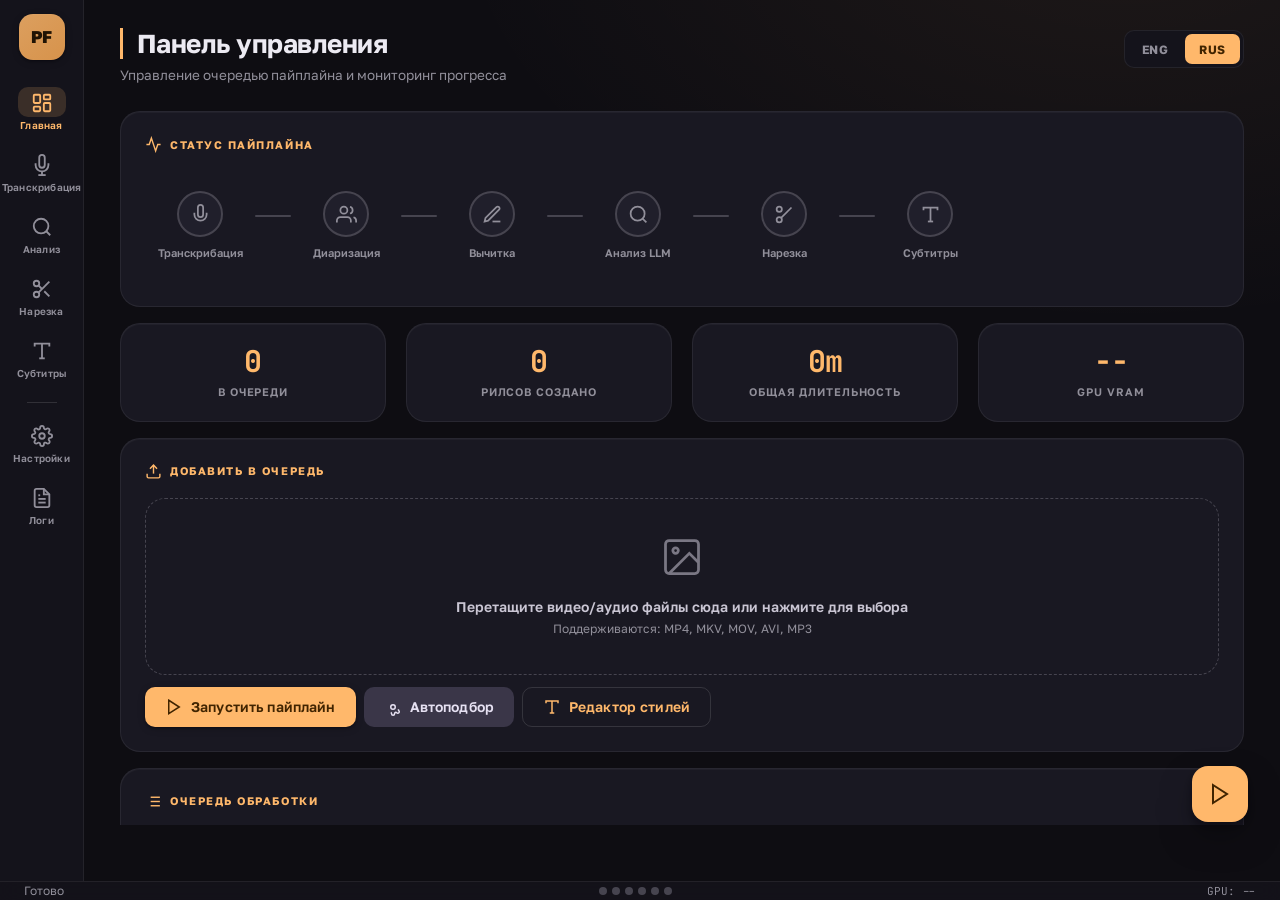
==== commit eb30ed03: "feat(gui): redesign on a token-based design system Rebuilds app.css as a design system rather than a" ====
--- a/gui/index.html
+++ b/gui/index.html
@@ -4,7 +4,10 @@
   <meta charset="utf-8">
   <meta name="viewport" content="width=device-width,initial-scale=1">
   <title>Podcast Reels Forge — Панель управления</title>
-  <link href="https://fonts.googleapis.com/css2?family=Roboto:wght@400;500;700&family=Roboto+Mono:wght@400;500&display=swap" rel="stylesheet">
+  <meta name="color-scheme" content="dark">
+  <link rel="preconnect" href="https://fonts.googleapis.com">
+  <link rel="preconnect" href="https://fonts.gstatic.com" crossorigin>
+  <link href="https://fonts.googleapis.com/css2?family=Golos+Text:wght@400;500;600;700;800&family=JetBrains+Mono:wght@400;500;600;700&display=swap" rel="stylesheet">
   <link rel="stylesheet" href="assets/app.css">
 </head>
 <body data-page="dashboard">
--- a/gui/assets/app.css
+++ b/gui/assets/app.css
@@ -1,455 +1,742 @@
-    :root {
-      --md-sys-color-background: #141218;
-      --md-sys-color-on-background: #e6e0e9;
-      --md-sys-color-surface: #141218;
-      --md-sys-color-surface-container-low: #1d1b20;
-      --md-sys-color-surface-container: #211f26;
-      --md-sys-color-surface-container-high: #2b2930;
-      --md-sys-color-surface-container-highest: #36343b;
-      --md-sys-color-primary: #d0bcff;
-      --md-sys-color-on-primary: #381e72;
-      --md-sys-color-primary-container: #4f378b;
-      --md-sys-color-on-primary-container: #eaddff;
-      --md-sys-color-secondary: #ccc2dc;
-      --md-sys-color-on-secondary: #332d41;
-      --md-sys-color-secondary-container: #4a4458;
-      --md-sys-color-on-secondary-container: #e8def8;
-      --md-sys-color-tertiary: #efb8c8;
-      --md-sys-color-on-tertiary: #492532;
-      --md-sys-color-tertiary-container: #633b48;
-      --md-sys-color-on-tertiary-container: #ffd8e4;
-      --md-sys-color-error: #f2b8b5;
-      --md-sys-color-on-error: #601410;
-      --md-sys-color-error-container: #8c1d18;
-      --md-sys-color-success: #a8dab5;
-      --md-sys-color-success-container: #1b5e20;
-      --md-sys-color-outline: #938f99;
-      --md-sys-color-outline-variant: #49454f;
-      --md-elevation-1: 0px 1px 3px 1px rgba(0,0,0,.15), 0px 1px 2px 0px rgba(0,0,0,.30);
-      --md-elevation-2: 0px 2px 6px 2px rgba(0,0,0,.15), 0px 1px 2px 0px rgba(0,0,0,.30);
-      --md-elevation-3: 0px 4px 8px 3px rgba(0,0,0,.15), 0px 1px 3px 0px rgba(0,0,0,.30);
-      --ease-standard: cubic-bezier(0.2, 0, 0, 1);
-      --ease-emphasized: cubic-bezier(0.2, 0, 0, 1);
-      --brand-color: #d0bcff;
-      --font-code: 'Roboto Mono', monospace;
-    }
-
-    *, *::before, *::after { box-sizing: border-box; -webkit-tap-highlight-color: transparent; }
-    html, body { margin: 0; min-height: 100vh; overflow: hidden; }
-    body {
-      font-family: 'Roboto', system-ui, sans-serif;
-      color: var(--md-sys-color-on-background);
-      background: var(--md-sys-color-background);
-    }
-
-    .app-shell {
-      display: grid;
-      grid-template-columns: 80px 1fr;
-      grid-template-rows: 1fr 56px;
-      height: 100vh;
-    }
-
-    /* ===== NAVIGATION RAIL ===== */
-    .nav-rail {
-      grid-row: 1 / -1;
-      background: var(--md-sys-color-surface-container-low);
-      border-right: 1px solid var(--md-sys-color-outline-variant);
-      display: flex;
-      flex-direction: column;
-      align-items: center;
-      padding: 12px 0;
-      gap: 4px;
-      z-index: 100;
-    }
-    .nav-rail-brand {
-      width: 48px; height: 48px; border-radius: 16px;
-      background: var(--md-sys-color-primary-container);
-      display: flex; align-items: center; justify-content: center;
-      margin-bottom: 16px;
-      color: var(--md-sys-color-on-primary-container);
-      font-weight: 700; font-size: 18px;
-    }
-    .nav-rail-item {
-      width: 56px; height: 56px; border-radius: 16px;
-      display: flex; flex-direction: column; align-items: center; justify-content: center;
-      gap: 4px; cursor: pointer; position: relative;
-      background: transparent; border: none; color: var(--md-sys-color-on-surface-variant);
-      transition: all 0.2s var(--ease-standard);
-    }
-    .nav-rail-item svg { width: 24px; height: 24px; transition: 0.2s; }
-    .nav-rail-item span { font-size: 10px; font-weight: 500; letter-spacing: 0.02em; }
-    .nav-rail-item:hover { background: rgba(208,188,255,0.08); }
-    .nav-rail-item.active { color: var(--md-sys-color-on-secondary-container); }
-    .nav-rail-item.active::before {
-      content: ''; position: absolute; left: 0; right: 0; top: 4px; height: 32px;
-      background: var(--md-sys-color-secondary-container); border-radius: 16px; z-index: -1;
-    }
-    .nav-rail-item.active svg { color: var(--md-sys-color-on-secondary-container); }
-    .nav-rail-divider { width: 32px; height: 1px; background: var(--md-sys-color-outline-variant); margin: 8px 0; }
-
-    /* ===== MAIN CONTENT ===== */
-    .main-content {
-      overflow-y: auto; overflow-x: hidden;
-      padding: 24px 32px;
-      scroll-behavior: smooth;
-    }
-    .main-content::-webkit-scrollbar { width: 6px; }
-    .main-content::-webkit-scrollbar-track { background: transparent; }
-    .main-content::-webkit-scrollbar-thumb { background: var(--md-sys-color-outline-variant); border-radius: 3px; }
-
-    .tab-page { display: none; animation: fadeIn 0.3s var(--ease-standard); }
-    .tab-page.active { display: block; }
-    @keyframes fadeIn { from { opacity: 0; transform: translateY(12px); } to { opacity: 1; transform: translateY(0); } }
-
-    .page-header { margin-bottom: 28px; display: flex; justify-content: space-between; align-items: flex-start; }
-    .page-header-text h2 { margin: 0 0 4px; font-size: 28px; font-weight: 400; letter-spacing: -0.01em; }
-    .page-header-text p { margin: 0; color: var(--md-sys-color-outline); font-size: 14px; }
-
-    /* ===== LANGUAGE TOGGLE ===== */
-    .lang-toggle {
-      display: inline-flex; border: 1px solid var(--md-sys-color-outline); border-radius: 20px;
-      overflow: hidden; height: 36px; flex-shrink: 0; margin-top: 4px;
-    }
-    .lang-toggle-btn {
-      display: flex; align-items: center; justify-content: center;
-      padding: 0 14px; border: none; cursor: pointer; position: relative;
-      background: transparent; font-family: inherit; font-size: 12px; font-weight: 600;
-      color: var(--md-sys-color-on-surface-variant); transition: 0.2s var(--ease-standard);
-      letter-spacing: 0.05em;
-    }
-    .lang-toggle-btn:not(:last-child) { border-right: 1px solid var(--md-sys-color-outline); }
-    .lang-toggle-btn:hover { background: rgba(208,188,255,0.06); }
-    .lang-toggle-btn.active {
-      background: var(--md-sys-color-primary); color: var(--md-sys-color-on-primary);
-    }
-
-    /* ===== CARDS / SECTIONS ===== */
-    .card {
-      padding: 24px; border-radius: 24px;
-      background: var(--md-sys-color-surface-container);
-      border: 1px solid transparent;
-      transition: box-shadow 0.3s var(--ease-standard), transform 0.2s;
-      animation: slideUpFade 0.5s var(--ease-emphasized) backwards;
-      margin-bottom: 16px;
-    }
-    .card:hover { box-shadow: var(--md-elevation-1); }
-    .card-title {
-      font-size: 13px; text-transform: uppercase; letter-spacing: 0.1em;
-      color: var(--md-sys-color-primary); margin: 0 0 16px; font-weight: 500;
-      display: flex; align-items: center; gap: 8px;
-    }
-    .card-title svg { width: 18px; height: 18px; }
-
-    @keyframes slideUpFade {
-      from { opacity: 0; transform: translateY(30px); }
-      to { opacity: 1; transform: translateY(0); }
-    }
-    .card:nth-child(1) { animation-delay: 0.05s; }
-    .card:nth-child(2) { animation-delay: 0.10s; }
-    .card:nth-child(3) { animation-delay: 0.15s; }
-    .card:nth-child(4) { animation-delay: 0.20s; }
-    .card:nth-child(5) { animation-delay: 0.25s; }
-
-    /* ===== GRID LAYOUTS ===== */
-    .grid-2 { display: grid; grid-template-columns: 1fr 1fr; gap: 16px; }
-    .grid-3 { display: grid; grid-template-columns: 1fr 1fr 1fr; gap: 16px; }
-    .grid-4 { display: grid; grid-template-columns: 1fr 1fr 1fr 1fr; gap: 16px; }
-    .span-full { grid-column: 1 / -1; }
-
-    /* ===== FORM FIELDS ===== */
-    .field { display: flex; flex-direction: column; gap: 6px; }
-    .field label {
-      font-size: 12px; color: var(--md-sys-color-on-surface-variant); font-weight: 500;
-      display: flex; justify-content: space-between; align-items: center;
-    }
-    .field .value {
-      color: var(--md-sys-color-primary); background: var(--md-sys-color-surface-container-highest);
-      padding: 2px 8px; border-radius: 12px; font-variant-numeric: tabular-nums; font-size: 11px;
-    }
-
-    input[type="text"], input[type="number"], textarea, select {
-      width: 100%; border: 1px solid var(--md-sys-color-outline-variant); border-radius: 12px;
-      background: transparent; color: var(--md-sys-color-on-background);
-      padding: 12px 16px; font-size: 14px; outline: none;
-      transition: all 0.2s var(--ease-standard); font-family: inherit;
-    }
-    input[type="text"]:focus, input[type="number"]:focus, textarea:focus, select:focus {
-      border-color: var(--md-sys-color-primary); border-width: 2px; padding: 11px 15px;
-    }
-    select { cursor: pointer; appearance: none;
-      background-image: url("data:image/svg+xml,%3Csvg xmlns='http://www.w3.org/2000/svg' width='12' height='12' fill='%23938f99'%3E%3Cpath d='M6 8L1 3h10z'/%3E%3C/svg%3E");
-      background-repeat: no-repeat; background-position: right 12px center; padding-right: 32px;
-    }
-    select option { background: var(--md-sys-color-surface-container-high); color: var(--md-sys-color-on-background); }
-    textarea { resize: vertical; min-height: 80px; font-family: inherit; line-height: 1.5; }
-
-    /* ===== SLIDERS ===== */
-    input[type="range"] {
-      -webkit-appearance: none; width: 100%; height: 40px; background: transparent;
-      cursor: pointer; outline: none; margin: 0;
-    }
-    input[type="range"]::-webkit-slider-runnable-track {
-      width: 100%; height: 8px; background: var(--md-sys-color-surface-container-highest);
-      border-radius: 4px; transition: 0.2s;
-    }
-    input[type="range"]::-webkit-slider-thumb {
-      -webkit-appearance: none; height: 20px; width: 20px; border-radius: 50%;
-      background: var(--md-sys-color-primary); margin-top: -6px;
-      box-shadow: 0 0 0 0 rgba(208,188,255,0); transition: 0.2s var(--ease-standard);
-    }
-    input[type="range"]:hover::-webkit-slider-thumb { box-shadow: 0 0 0 10px rgba(208,188,255,0.12); transform: scale(1.1); }
-    input[type="range"]:active::-webkit-slider-thumb { box-shadow: 0 0 0 14px rgba(208,188,255,0.20); transform: scale(1.2); }
-
-    /* ===== SWITCHES ===== */
-    .m3-switch {
-      display: flex; align-items: center; justify-content: space-between;
-      width: 100%; cursor: pointer; padding: 8px 0;
-    }
-    .m3-switch input { display: none; }
-    .m3-switch-track {
-      width: 52px; height: 32px; border-radius: 16px; border: 2px solid var(--md-sys-color-outline);
-      background: var(--md-sys-color-surface-container-highest); position: relative;
-      transition: 0.3s var(--ease-standard); flex-shrink: 0;
-    }
-    .m3-switch-thumb {
-      width: 16px; height: 16px; border-radius: 50%; background: var(--md-sys-color-outline);
-      position: absolute; top: 6px; left: 6px; transition: 0.3s var(--ease-standard);
-    }
-    .m3-switch:hover .m3-switch-thumb { box-shadow: 0 0 0 10px rgba(230,224,233,0.08); }
-    .m3-switch input:checked + .m3-switch-track { background: var(--md-sys-color-primary); border-color: var(--md-sys-color-primary); }
-    .m3-switch input:checked + .m3-switch-track .m3-switch-thumb {
-      background: var(--md-sys-color-on-primary); width: 24px; height: 24px; top: 2px; left: 24px;
-    }
-    .m3-switch-text { font-weight: 500; font-size: 14px; color: var(--md-sys-color-on-background); }
-    .m3-switch-desc { font-size: 12px; color: var(--md-sys-color-outline); margin-top: 2px; }
-
-    /* ===== CHIPS ===== */
-    .chip-group { display: flex; gap: 8px; flex-wrap: wrap; }
-    .chip {
-      position: relative; overflow: hidden;
-      font-size: 13px; font-weight: 500; padding: 0 16px; height: 32px; border-radius: 8px;
-      background: transparent; border: 1px solid var(--md-sys-color-outline);
-      color: var(--md-sys-color-on-surface-variant); cursor: pointer;
-      transition: all 0.2s var(--ease-standard);
-      display: inline-flex; align-items: center; justify-content: center; gap: 6px;
-    }
-    .chip::after { content: ''; position: absolute; inset: 0; background: currentColor; opacity: 0; transition: opacity 0.2s; }
-    .chip:hover::after { opacity: 0.08; }
-    .chip.active {
-      background: var(--md-sys-color-secondary-container); border-color: transparent;
-      color: var(--md-sys-color-on-secondary-container);
-    }
-    .chip svg { width: 16px; height: 16px; }
-
-    /* ===== BUTTONS ===== */
-    .btn {
-      position: relative; overflow: hidden;
-      border: none; border-radius: 20px; height: 40px; font-size: 14px; font-weight: 500;
-      cursor: pointer; display: inline-flex; align-items: center; justify-content: center;
-      gap: 8px; transition: transform 0.1s, box-shadow 0.2s, background 0.2s;
-      font-family: inherit; padding: 0 24px;
-    }
-    .btn:active { transform: scale(0.96); }
-    .btn svg { width: 18px; height: 18px; }
-    .btn-filled { background: var(--md-sys-color-primary); color: var(--md-sys-color-on-primary); }
-    .btn-filled:hover { box-shadow: var(--md-elevation-1); }
-    .btn-tonal { background: var(--md-sys-color-secondary-container); color: var(--md-sys-color-on-secondary-container); }
-    .btn-tonal:hover { box-shadow: var(--md-elevation-1); }
-    .btn-outlined { background: transparent; border: 1px solid var(--md-sys-color-outline); color: var(--md-sys-color-primary); }
-    .btn-outlined:hover { background: rgba(208,188,255,0.08); }
-    .btn-text { background: transparent; color: var(--md-sys-color-primary); padding: 0 12px; }
-    .btn-text:hover { background: rgba(208,188,255,0.08); }
-    .btn-danger { background: var(--md-sys-color-error-container); color: var(--md-sys-color-error); }
-    .btn-success { background: var(--md-sys-color-success-container); color: var(--md-sys-color-success); }
-    .btn:disabled { opacity: 0.5; cursor: not-allowed; pointer-events: none; }
-    .btn-group { display: flex; gap: 8px; flex-wrap: wrap; }
-
-    /* ===== FILE UPLOAD ===== */
-    .file-drop {
-      position: relative; overflow: hidden;
-      border: 2px dashed var(--md-sys-color-outline); border-radius: 16px;
-      padding: 32px; text-align: center; cursor: pointer;
-      background: transparent; transition: 0.3s; color: var(--md-sys-color-on-surface-variant);
-    }
-    .file-drop:hover { border-color: var(--md-sys-color-primary); background: rgba(208,188,255,0.04); color: var(--md-sys-color-primary); }
-    .file-drop.dragover { border-color: var(--md-sys-color-primary); background: rgba(208,188,255,0.08); }
-    .file-drop svg { width: 48px; height: 48px; margin-bottom: 12px; opacity: 0.6; }
-    .file-drop p { margin: 0; font-size: 14px; font-weight: 500; }
-    .file-drop small { font-size: 12px; color: var(--md-sys-color-outline); }
-    .file-drop input { display: none; }
-
-    /* ===== QUEUE LIST ===== */
-    .queue-list { display: flex; flex-direction: column; gap: 8px; }
-    .queue-item {
-      display: grid; grid-template-columns: 40px 1fr auto auto auto; gap: 12px;
-      align-items: center; padding: 12px 16px; border-radius: 16px;
-      background: var(--md-sys-color-surface-container-low);
-      transition: background 0.2s;
-    }
-    .queue-item:hover { background: var(--md-sys-color-surface-container-high); }
-    .queue-item-icon {
-      width: 40px; height: 40px; border-radius: 12px;
-      background: var(--md-sys-color-primary-container);
-      display: flex; align-items: center; justify-content: center;
-      color: var(--md-sys-color-on-primary-container);
-    }
-    .queue-item-icon svg { width: 20px; height: 20px; }
-    .queue-item-name { font-size: 14px; font-weight: 500; }
-    .queue-item-meta { font-size: 12px; color: var(--md-sys-color-outline); }
-    .queue-item-status {
-      font-size: 11px; font-weight: 500; padding: 4px 12px; border-radius: 8px;
-      text-transform: uppercase; letter-spacing: 0.05em;
-    }
-    .status-pending { background: var(--md-sys-color-surface-container-highest); color: var(--md-sys-color-outline); }
-    .status-running { background: rgba(208,188,255,0.15); color: var(--md-sys-color-primary); }
-    .status-done { background: var(--md-sys-color-success-container); color: var(--md-sys-color-success); }
-    .status-error { background: var(--md-sys-color-error-container); color: var(--md-sys-color-error); }
-
-    /* ===== PROGRESS BAR ===== */
-    .progress-bar { width: 100%; height: 4px; background: var(--md-sys-color-surface-container-highest); border-radius: 2px; overflow: hidden; margin-top: 8px; }
-    .progress-bar-fill { height: 100%; background: var(--md-sys-color-primary); border-radius: 2px; transition: width 0.5s var(--ease-standard); }
-
-    /* ===== STAGE PIPELINE VISUAL ===== */
-    .pipeline-visual {
-      display: flex; align-items: center; gap: 0; padding: 20px 0; overflow-x: auto;
-    }
-    .pipeline-stage {
-      display: flex; flex-direction: column; align-items: center; gap: 8px;
-      min-width: 120px; position: relative;
-    }
-    .pipeline-stage-dot {
-      width: 48px; height: 48px; border-radius: 50%;
-      display: flex; align-items: center; justify-content: center;
-      background: var(--md-sys-color-surface-container-highest);
-      border: 2px solid var(--md-sys-color-outline-variant);
-      color: var(--md-sys-color-outline); transition: all 0.3s;
-    }
-    .pipeline-stage-dot svg { width: 22px; height: 22px; }
-    .pipeline-stage.active .pipeline-stage-dot {
-      background: var(--md-sys-color-primary); border-color: var(--md-sys-color-primary);
-      color: var(--md-sys-color-on-primary);
-      box-shadow: 0 0 20px rgba(208,188,255,0.3);
-    }
-    .pipeline-stage.done .pipeline-stage-dot {
-      background: var(--md-sys-color-success-container); border-color: var(--md-sys-color-success);
-      color: var(--md-sys-color-success);
-    }
-    .pipeline-stage.error .pipeline-stage-dot {
-      background: var(--md-sys-color-error-container); border-color: var(--md-sys-color-error);
-      color: var(--md-sys-color-error);
-    }
-    .pipeline-stage-label { font-size: 11px; font-weight: 500; text-align: center; color: var(--md-sys-color-outline); }
-    .pipeline-stage.active .pipeline-stage-label { color: var(--md-sys-color-primary); }
-    .pipeline-stage.done .pipeline-stage-label { color: var(--md-sys-color-success); }
-    .pipeline-connector {
-      width: 40px; height: 2px; background: var(--md-sys-color-outline-variant);
-      margin-top: -20px; flex-shrink: 0;
-    }
-    .pipeline-connector.done { background: var(--md-sys-color-success); }
-    .pipeline-connector.active { background: var(--md-sys-color-primary); animation: pulse 1.5s infinite; }
-    @keyframes pulse { 0%, 100% { opacity: 1; } 50% { opacity: 0.4; } }
-
-    /* ===== LOG PANEL ===== */
-    .log-panel {
-      background: var(--md-sys-color-surface-container-low);
-      border-radius: 16px; padding: 16px; max-height: 300px; overflow-y: auto;
-      font-family: var(--font-code); font-size: 12px; line-height: 1.6;
-      color: var(--md-sys-color-outline);
-    }
-    .log-panel::-webkit-scrollbar { width: 4px; }
-    .log-panel::-webkit-scrollbar-thumb { background: var(--md-sys-color-outline-variant); border-radius: 2px; }
-    .log-line { white-space: pre-wrap; word-break: break-all; }
-    .log-line.info { color: var(--md-sys-color-primary); }
-    .log-line.success { color: var(--md-sys-color-success); }
-    .log-line.error { color: var(--md-sys-color-error); }
-    .log-line.warn { color: #ffd54a; }
-    .log-line .ts { color: var(--md-sys-color-outline-variant); margin-right: 8px; }
-
-    /* ===== STAT CARDS ===== */
-    .stat-card {
-      padding: 20px; border-radius: 20px;
-      background: var(--md-sys-color-surface-container);
-      text-align: center;
-    }
-    .stat-card .stat-value { font-size: 32px; font-weight: 700; color: var(--md-sys-color-primary); }
-    .stat-card .stat-label { font-size: 12px; color: var(--md-sys-color-outline); margin-top: 4px; text-transform: uppercase; letter-spacing: 0.05em; }
-
-    /* ===== BOTTOM BAR ===== */
-    .bottom-bar {
-      grid-column: 1 / -1;
-      background: var(--md-sys-color-surface-container-low);
-      border-top: 1px solid var(--md-sys-color-outline-variant);
-      display: flex; align-items: center; justify-content: space-between;
-      padding: 0 24px; gap: 16px;
-    }
-    .bottom-bar-left { display: flex; align-items: center; gap: 16px; }
-    .bottom-bar-center { display: flex; align-items: center; gap: 8px; flex: 1; justify-content: center; }
-    .bottom-bar-right { display: flex; align-items: center; gap: 12px; }
-    .pipeline-overview { display: flex; align-items: center; gap: 4px; }
-    .pipeline-overview-dot {
-      width: 8px; height: 8px; border-radius: 50%; background: var(--md-sys-color-outline-variant);
-      transition: 0.3s;
-    }
-    .pipeline-overview-dot.done { background: var(--md-sys-color-success); }
-    .pipeline-overview-dot.active { background: var(--md-sys-color-primary); animation: pulse 1.5s infinite; }
-    .pipeline-overview-dot.error { background: var(--md-sys-color-error); }
-    .bottom-status { font-size: 12px; color: var(--md-sys-color-outline); }
-    .gpu-info { font-size: 11px; color: var(--md-sys-color-outline); font-family: var(--font-code); }
-
-    /* ===== FAB ===== */
-    .fab {
-      position: fixed; bottom: 80px; right: 32px;
-      width: 56px; height: 56px; border-radius: 16px;
-      background: var(--md-sys-color-primary-container);
-      color: var(--md-sys-color-on-primary-container);
-      border: none; cursor: pointer; display: flex; align-items: center; justify-content: center;
-      box-shadow: var(--md-elevation-3); transition: 0.3s var(--ease-standard); z-index: 50;
-    }
-    .fab:hover { box-shadow: var(--md-elevation-3); transform: scale(1.05); }
-    .fab:active { transform: scale(0.95); }
-    .fab svg { width: 24px; height: 24px; }
-
-    /* ===== TOOLTIP ===== */
-    [data-tooltip] { position: relative; }
-    [data-tooltip]:hover::after {
-      content: attr(data-tooltip); position: absolute; bottom: calc(100% + 8px); left: 50%;
-      transform: translateX(-50%); padding: 6px 12px; border-radius: 8px;
-      background: var(--md-sys-color-surface-container-highest); color: var(--md-sys-color-on-background);
-      font-size: 12px; white-space: nowrap; z-index: 300;
-      box-shadow: var(--md-elevation-2);
-    }
-
-    /* ===== EMPTY STATE ===== */
-    .empty-state {
-      text-align: center; padding: 60px 20px; color: var(--md-sys-color-outline);
-    }
-    .empty-state svg { width: 80px; height: 80px; margin-bottom: 16px; opacity: 0.3; }
-    .empty-state h3 { margin: 0 0 8px; font-size: 18px; font-weight: 400; color: var(--md-sys-color-on-surface-variant); }
-    .empty-state p { margin: 0; font-size: 14px; }
-
-
-    /* ===== RESPONSIVE ===== */
-    @media (max-width: 900px) {
-      .app-shell { grid-template-columns: 1fr; }
-      .nav-rail { display: none; }
-      .grid-2, .grid-3, .grid-4 { grid-template-columns: 1fr; }
-    }
-
-    /* ===== PER-PAGE ACCENT (each page gets a slightly different colour) ===== */
-    :root { --accent: var(--md-sys-color-primary); }
-    body[data-page="dashboard"]  { --accent: #d0bcff; } /* purple  */
-    body[data-page="transcribe"] { --accent: #9ecaff; } /* blue    */
-    body[data-page="analyze"]    { --accent: #79d8c4; } /* teal    */
-    body[data-page="cut"]        { --accent: #ffb77c; } /* amber   */
-    body[data-page="subtitles"]  { --accent: #f3aed0; } /* pink    */
-    body[data-page="settings"]   { --accent: #c9c3e6; } /* lavender*/
-    body[data-page="logs"]       { --accent: #a8dab5; } /* green   */
-
-    /* Decorative accents only — M3 primary control colours stay consistent. */
-    .card-title, .card-title svg { color: var(--accent); }
-    .nav-rail-brand { background: var(--accent); color: #1d1b20; text-decoration: none; }
-    .page-header-text h2 { border-left: 4px solid var(--accent); padding-left: 14px; }
-    .nav-rail-item.active { color: var(--accent); }
-    .nav-rail-item.active svg { color: var(--accent); }
-    .nav-rail-item.active::before { background: color-mix(in srgb, var(--accent) 22%, transparent); }
-    a.nav-rail-item, a.nav-rail-brand { text-decoration: none; }
+/* =====================================================================
+   Podcast Reels Forge — GUI design system
+   Dark "forge" theme: deep coal surfaces, one ember brand accent for
+   controls, harmonized per-page accents for stage identity.
+
+   Compatibility contract: the --md-sys-color-* custom property NAMES are
+   the token API — editor.css and inline styles in the pages reference
+   them. Values may change; names must not.
+   ===================================================================== */
+
+:root {
+  /* -- Core palette (dark, cool-neutral base / warm ember brand) -- */
+  --md-sys-color-background: #0e0d12;
+  --md-sys-color-on-background: #eceaf2;
+  --md-sys-color-surface: #0e0d12;
+  --md-sys-color-surface-container-low: #14131b;
+  --md-sys-color-surface-container: #191822;
+  --md-sys-color-surface-container-high: #201f2b;
+  --md-sys-color-surface-container-highest: #282634;
+  --md-sys-color-primary: #ffb86b;
+  --md-sys-color-on-primary: #402400;
+  --md-sys-color-primary-container: #5c3a12;
+  --md-sys-color-on-primary-container: #ffdcb5;
+  --md-sys-color-secondary: #c9c2d9;
+  --md-sys-color-on-secondary: #322e3f;
+  --md-sys-color-secondary-container: #3a3648;
+  --md-sys-color-on-secondary-container: #e6e1f2;
+  --md-sys-color-tertiary: #f2a9c0;
+  --md-sys-color-on-tertiary: #4a1f30;
+  --md-sys-color-tertiary-container: #653246;
+  --md-sys-color-on-tertiary-container: #ffd9e5;
+  --md-sys-color-error: #ffb4ab;
+  --md-sys-color-on-error: #690005;
+  --md-sys-color-error-container: #8c2822;
+  --md-sys-color-success: #9cd98f;
+  --md-sys-color-success-container: #21501f;
+  --md-sys-color-outline: #918f9a;
+  --md-sys-color-outline-variant: #46444f;
+  --md-sys-color-on-surface-variant: #cac6d4;
+
+  /* -- Depth: layered, transparent shadows (never single hard borders) -- */
+  --md-elevation-1: 0 1px 2px rgba(6, 5, 10, 0.45), 0 2px 8px -2px rgba(6, 5, 10, 0.35);
+  --md-elevation-2: 0 2px 4px rgba(6, 5, 10, 0.45), 0 8px 20px -6px rgba(6, 5, 10, 0.5);
+  --md-elevation-3: 0 4px 8px rgba(6, 5, 10, 0.45), 0 16px 40px -12px rgba(6, 5, 10, 0.6);
+  --hairline: rgba(255, 255, 255, 0.065);
+  --hairline-strong: rgba(255, 255, 255, 0.12);
+  --surface-sheen: inset 0 1px 0 rgba(255, 255, 255, 0.035);
+
+  /* -- Motion -- */
+  --ease-standard: cubic-bezier(0.2, 0, 0, 1);
+  --ease-emphasized: cubic-bezier(0.32, 0.72, 0, 1);
+  --dur-fast: 140ms;
+  --dur-base: 220ms;
+  --dur-slow: 340ms;
+
+  /* -- Shape: concentric radius scale (outer > inner) -- */
+  --radius-xl: 20px;   /* cards, drop zones            */
+  --radius-lg: 14px;   /* list rows, log panel, fields */
+  --radius-md: 10px;   /* buttons, chips, inputs       */
+  --radius-sm: 7px;    /* badges, small nested pieces  */
+
+  /* -- Type -- */
+  --font-ui: 'Golos Text', 'Segoe UI', system-ui, -apple-system, sans-serif;
+  --font-code: 'JetBrains Mono', 'Cascadia Code', 'Roboto Mono', monospace;
+
+  --brand-color: #ffb86b;
+  --focus-ring: 0 0 0 3px color-mix(in srgb, var(--md-sys-color-primary) 30%, transparent);
+}
+
+*, *::before, *::after { box-sizing: border-box; -webkit-tap-highlight-color: transparent; }
+
+html, body { margin: 0; min-height: 100vh; overflow: hidden; }
+
+body {
+  font-family: var(--font-ui);
+  font-size: 14px;
+  line-height: 1.5;
+  color: var(--md-sys-color-on-background);
+  /* Ambient page-accent glow gives the flat dark canvas a light source. */
+  background:
+    radial-gradient(1100px 700px at 88% -12%,
+      color-mix(in srgb, var(--accent) 7%, transparent), transparent 62%),
+    var(--md-sys-color-background);
+  -webkit-font-smoothing: antialiased;
+  text-rendering: optimizeLegibility;
+}
+
+::selection { background: color-mix(in srgb, var(--md-sys-color-primary) 32%, transparent); }
+
+h1, h2, h3, h4 { text-wrap: balance; }
+
+/* Keyboard focus: one consistent, visible ring everywhere. */
+:where(a, button, select, [tabindex]):focus-visible {
+  outline: 2px solid var(--md-sys-color-primary);
+  outline-offset: 2px;
+  border-radius: var(--radius-sm);
+}
+
+.app-shell {
+  display: grid;
+  grid-template-columns: 84px 1fr;
+  grid-template-rows: 1fr 56px;
+  height: 100vh;
+  height: 100dvh;
+}
+
+/* ===== NAVIGATION RAIL ===== */
+.nav-rail {
+  grid-row: 1 / -1;
+  background: var(--md-sys-color-surface-container-low);
+  border-right: 1px solid var(--hairline);
+  display: flex;
+  flex-direction: column;
+  align-items: center;
+  padding: 14px 0;
+  gap: 6px;
+  z-index: 100;
+}
+.nav-rail-brand {
+  width: 46px; height: 46px; border-radius: 14px;
+  display: flex; align-items: center; justify-content: center;
+  margin-bottom: 18px;
+  background: linear-gradient(140deg,
+    color-mix(in srgb, var(--accent) 85%, #ffffff 0%) 0%,
+    color-mix(in srgb, var(--accent) 70%, #7a3c00 30%) 100%);
+  color: #201304;
+  font-weight: 800; font-size: 17px; letter-spacing: -0.02em;
+  box-shadow: var(--md-elevation-1), var(--surface-sheen);
+  transition: transform var(--dur-fast) var(--ease-standard),
+              box-shadow var(--dur-base) var(--ease-standard);
+}
+.nav-rail-brand:hover { transform: translateY(-1px); box-shadow: var(--md-elevation-2); }
+.nav-rail-brand:active { transform: scale(0.96); }
+.nav-rail-item {
+  width: 60px; height: 56px; border-radius: var(--radius-lg);
+  display: flex; flex-direction: column; align-items: center; justify-content: center;
+  gap: 4px; cursor: pointer; position: relative;
+  background: transparent; border: none;
+  color: var(--md-sys-color-outline);
+  transition: color var(--dur-base) var(--ease-standard),
+              background-color var(--dur-base) var(--ease-standard);
+}
+.nav-rail-item svg {
+  width: 22px; height: 22px;
+  transition: transform var(--dur-base) var(--ease-emphasized);
+}
+.nav-rail-item span { font-size: 10px; font-weight: 600; letter-spacing: 0.02em; }
+.nav-rail-item:hover { background: rgba(255, 255, 255, 0.05); color: var(--md-sys-color-on-surface-variant); }
+.nav-rail-item:hover svg { transform: translateY(-1px); }
+.nav-rail-item:active svg { transform: scale(0.92); }
+.nav-rail-item.active { color: var(--accent); }
+.nav-rail-item.active::before {
+  content: ''; position: absolute; left: 6px; right: 6px; top: 3px; height: 30px;
+  background: color-mix(in srgb, var(--accent) 16%, transparent);
+  border-radius: var(--radius-md); z-index: -1;
+}
+.nav-rail-item.active svg { color: var(--accent); }
+.nav-rail-divider { width: 30px; height: 1px; background: var(--hairline-strong); margin: 8px 0; }
+
+/* ===== MAIN CONTENT ===== */
+.main-content {
+  overflow-y: auto; overflow-x: hidden;
+  padding: 28px 36px 40px;
+  scroll-behavior: smooth;
+}
+.main-content::-webkit-scrollbar { width: 8px; }
+.main-content::-webkit-scrollbar-track { background: transparent; }
+.main-content::-webkit-scrollbar-thumb {
+  background: var(--md-sys-color-outline-variant);
+  border-radius: 4px;
+  border: 2px solid var(--md-sys-color-background);
+}
+.main-content::-webkit-scrollbar-thumb:hover { background: var(--md-sys-color-outline); }
+
+.tab-page { display: none; }
+.tab-page.active { display: block; }
+
+.page-header {
+  margin-bottom: 26px;
+  display: flex; justify-content: space-between; align-items: flex-start; gap: 16px;
+}
+/* Shrinkable flex child: without this a wrapping header lets the text block
+   keep its max-content width and overflow narrow viewports. */
+.page-header-text { flex: 1 1 240px; min-width: 0; }
+.page-header-text h2 {
+  margin: 0 0 6px;
+  font-size: 26px; font-weight: 700; letter-spacing: -0.02em; line-height: 1.2;
+}
+.page-header-text p { margin: 0; color: var(--md-sys-color-outline); font-size: 13.5px; max-width: 62ch; }
+
+/* ===== LANGUAGE TOGGLE ===== */
+.lang-toggle {
+  display: inline-flex; align-items: stretch;
+  background: var(--md-sys-color-surface-container-low);
+  border: 1px solid var(--hairline);
+  border-radius: var(--radius-md);
+  padding: 3px; gap: 2px;
+  height: 38px; flex-shrink: 0; margin-top: 2px;
+}
+.lang-toggle-btn {
+  display: flex; align-items: center; justify-content: center;
+  padding: 0 14px; border: none; cursor: pointer; position: relative;
+  background: transparent; font-family: inherit; font-size: 12px; font-weight: 700;
+  color: var(--md-sys-color-outline);
+  border-radius: var(--radius-sm);
+  letter-spacing: 0.06em;
+  transition: color var(--dur-base) var(--ease-standard),
+              background-color var(--dur-base) var(--ease-standard);
+}
+.lang-toggle-btn:hover { color: var(--md-sys-color-on-surface-variant); background: rgba(255,255,255,0.05); }
+.lang-toggle-btn.active {
+  background: var(--md-sys-color-primary);
+  color: var(--md-sys-color-on-primary);
+}
+
+/* ===== CARDS / SECTIONS ===== */
+.card {
+  padding: 24px;
+  border-radius: var(--radius-xl);
+  background: var(--md-sys-color-surface-container);
+  border: 1px solid var(--hairline);
+  box-shadow: var(--surface-sheen);
+  margin-bottom: 16px;
+  animation: card-in var(--dur-slow) var(--ease-emphasized) backwards;
+  transition: border-color var(--dur-base) var(--ease-standard),
+              box-shadow var(--dur-base) var(--ease-standard);
+}
+.card:hover { border-color: var(--hairline-strong); box-shadow: var(--surface-sheen), var(--md-elevation-1); }
+.card-title {
+  font-size: 11px; text-transform: uppercase; letter-spacing: 0.14em;
+  color: var(--accent); margin: 0 0 18px; font-weight: 700;
+  display: flex; align-items: center; gap: 8px;
+}
+.card-title svg { width: 17px; height: 17px; }
+
+@keyframes card-in {
+  from { opacity: 0; transform: translateY(10px); }
+  to { opacity: 1; transform: translateY(0); }
+}
+.card:nth-child(1) { animation-delay: 30ms; }
+.card:nth-child(2) { animation-delay: 70ms; }
+.card:nth-child(3) { animation-delay: 110ms; }
+.card:nth-child(4) { animation-delay: 150ms; }
+.card:nth-child(5) { animation-delay: 190ms; }
+.card:nth-child(n+6) { animation-delay: 220ms; }
+
+/* ===== GRID LAYOUTS ===== */
+.grid-2 { display: grid; grid-template-columns: 1fr 1fr; gap: 16px 20px; }
+.grid-3 { display: grid; grid-template-columns: 1fr 1fr 1fr; gap: 16px 20px; }
+.grid-4 { display: grid; grid-template-columns: 1fr 1fr 1fr 1fr; gap: 16px 20px; }
+.span-full { grid-column: 1 / -1; }
+
+/* ===== FORM FIELDS ===== */
+.field { display: flex; flex-direction: column; gap: 7px; min-width: 0; }
+.field label {
+  font-size: 12px; color: var(--md-sys-color-on-surface-variant); font-weight: 600;
+  display: flex; justify-content: space-between; align-items: center; gap: 8px;
+}
+.field .value {
+  color: var(--md-sys-color-primary);
+  background: color-mix(in srgb, var(--md-sys-color-primary) 12%, transparent);
+  padding: 2px 8px; border-radius: var(--radius-sm);
+  font-family: var(--font-code); font-variant-numeric: tabular-nums;
+  font-size: 11px; font-weight: 500;
+}
+
+input[type="text"], input[type="number"], textarea, select {
+  width: 100%;
+  border: 1px solid var(--hairline-strong);
+  border-radius: var(--radius-md);
+  background: var(--md-sys-color-surface-container-low);
+  color: var(--md-sys-color-on-background);
+  padding: 11px 14px; font-size: 14px; outline: none;
+  font-family: inherit;
+  transition: border-color var(--dur-base) var(--ease-standard),
+              box-shadow var(--dur-base) var(--ease-standard),
+              background-color var(--dur-base) var(--ease-standard);
+}
+input[type="text"]:hover, input[type="number"]:hover, textarea:hover, select:hover {
+  border-color: color-mix(in srgb, var(--md-sys-color-outline) 60%, transparent);
+}
+/* Ring instead of a thicker border: focus must never shift the layout. */
+input[type="text"]:focus, input[type="number"]:focus, textarea:focus, select:focus {
+  border-color: var(--md-sys-color-primary);
+  box-shadow: var(--focus-ring);
+}
+input[type="number"] { font-family: var(--font-code); font-variant-numeric: tabular-nums; }
+input::placeholder, textarea::placeholder { color: var(--md-sys-color-outline); opacity: 0.7; }
+select { cursor: pointer; appearance: none;
+  background-image: url("data:image/svg+xml,%3Csvg xmlns='http://www.w3.org/2000/svg' width='10' height='6' fill='none'%3E%3Cpath d='M1 1l4 4 4-4' stroke='%23918f9a' stroke-width='1.6' stroke-linecap='round' stroke-linejoin='round'/%3E%3C/svg%3E");
+  background-repeat: no-repeat; background-position: right 13px center; padding-right: 34px;
+}
+select option { background: var(--md-sys-color-surface-container-high); color: var(--md-sys-color-on-background); }
+textarea { resize: vertical; min-height: 80px; line-height: 1.55; }
+
+/* ===== SLIDERS ===== */
+input[type="range"] {
+  -webkit-appearance: none; appearance: none;
+  width: 100%; height: 40px; background: transparent;
+  cursor: pointer; outline: none; margin: 0;
+}
+input[type="range"]::-webkit-slider-runnable-track {
+  width: 100%; height: 6px;
+  background: var(--md-sys-color-surface-container-highest);
+  border-radius: 3px;
+}
+input[type="range"]::-webkit-slider-thumb {
+  -webkit-appearance: none; height: 18px; width: 18px; border-radius: 50%;
+  background: var(--md-sys-color-primary);
+  border: 3px solid var(--md-sys-color-background);
+  margin-top: -6px;
+  box-shadow: 0 0 0 0 color-mix(in srgb, var(--md-sys-color-primary) 14%, transparent);
+  transition: box-shadow var(--dur-base) var(--ease-standard),
+              transform var(--dur-fast) var(--ease-standard);
+}
+input[type="range"]:hover::-webkit-slider-thumb {
+  box-shadow: 0 0 0 9px color-mix(in srgb, var(--md-sys-color-primary) 14%, transparent);
+  transform: scale(1.08);
+}
+input[type="range"]:active::-webkit-slider-thumb {
+  box-shadow: 0 0 0 12px color-mix(in srgb, var(--md-sys-color-primary) 22%, transparent);
+  transform: scale(1.15);
+}
+input[type="range"]:focus-visible::-webkit-slider-thumb { box-shadow: var(--focus-ring); }
+input[type="range"]::-moz-range-track {
+  width: 100%; height: 6px;
+  background: var(--md-sys-color-surface-container-highest);
+  border-radius: 3px;
+}
+input[type="range"]::-moz-range-thumb {
+  height: 12px; width: 12px; border-radius: 50%;
+  background: var(--md-sys-color-primary);
+  border: 3px solid var(--md-sys-color-background);
+  transition: box-shadow var(--dur-base) var(--ease-standard);
+}
+input[type="range"]:hover::-moz-range-thumb {
+  box-shadow: 0 0 0 9px color-mix(in srgb, var(--md-sys-color-primary) 14%, transparent);
+}
+input[type="range"]:focus-visible::-moz-range-thumb { box-shadow: var(--focus-ring); }
+
+/* ===== SWITCHES ===== */
+.m3-switch {
+  display: flex; align-items: center; justify-content: space-between; gap: 16px;
+  width: 100%; cursor: pointer; padding: 8px 0;
+}
+.m3-switch input {
+  /* Kept focusable for keyboard users; visually replaced by the track. */
+  position: absolute; opacity: 0; width: 1px; height: 1px; pointer-events: none;
+}
+.m3-switch-track {
+  width: 50px; height: 30px; border-radius: 15px;
+  border: 2px solid var(--md-sys-color-outline-variant);
+  background: var(--md-sys-color-surface-container-low);
+  position: relative; flex-shrink: 0;
+  transition: background-color var(--dur-base) var(--ease-standard),
+              border-color var(--dur-base) var(--ease-standard);
+}
+.m3-switch-thumb {
+  width: 16px; height: 16px; border-radius: 50%;
+  background: var(--md-sys-color-outline);
+  position: absolute; top: 5px; left: 5px;
+  transition: left var(--dur-base) var(--ease-emphasized),
+              width var(--dur-base) var(--ease-emphasized),
+              height var(--dur-base) var(--ease-emphasized),
+              top var(--dur-base) var(--ease-emphasized),
+              background-color var(--dur-base) var(--ease-standard);
+}
+.m3-switch:hover .m3-switch-track { border-color: var(--md-sys-color-outline); }
+.m3-switch:active .m3-switch-thumb { width: 20px; }
+.m3-switch input:checked + .m3-switch-track {
+  background: var(--md-sys-color-primary);
+  border-color: var(--md-sys-color-primary);
+}
+.m3-switch input:checked + .m3-switch-track .m3-switch-thumb {
+  background: var(--md-sys-color-on-primary);
+  width: 22px; height: 22px; top: 2px; left: 22px;
+}
+.m3-switch input:focus-visible + .m3-switch-track { box-shadow: var(--focus-ring); }
+.m3-switch-text { font-weight: 600; font-size: 14px; color: var(--md-sys-color-on-background); }
+.m3-switch-desc { font-size: 12px; color: var(--md-sys-color-outline); margin-top: 2px; line-height: 1.45; }
+
+/* ===== CHIPS ===== */
+.chip-group { display: flex; gap: 8px; flex-wrap: wrap; }
+.chip {
+  position: relative; overflow: hidden;
+  font-size: 13px; font-weight: 600; padding: 0 14px; height: 36px;
+  border-radius: var(--radius-md);
+  background: transparent; border: 1px solid var(--hairline-strong);
+  color: var(--md-sys-color-on-surface-variant); cursor: pointer;
+  display: inline-flex; align-items: center; justify-content: center; gap: 6px;
+  transition: background-color var(--dur-base) var(--ease-standard),
+              border-color var(--dur-base) var(--ease-standard),
+              color var(--dur-base) var(--ease-standard),
+              transform var(--dur-fast) var(--ease-standard);
+}
+.chip:hover { border-color: var(--md-sys-color-outline); background: rgba(255, 255, 255, 0.04); }
+.chip:active { transform: scale(0.96); }
+.chip.active {
+  background: color-mix(in srgb, var(--md-sys-color-primary) 16%, transparent);
+  border-color: color-mix(in srgb, var(--md-sys-color-primary) 55%, transparent);
+  color: var(--md-sys-color-primary);
+}
+.chip svg { width: 16px; height: 16px; }
+
+/* ===== BUTTONS ===== */
+.btn {
+  position: relative; overflow: hidden;
+  border: none; border-radius: var(--radius-md);
+  height: 40px; font-size: 14px; font-weight: 600;
+  cursor: pointer; display: inline-flex; align-items: center; justify-content: center;
+  gap: 8px; font-family: inherit; padding: 0 20px; letter-spacing: 0.01em;
+  transition: transform var(--dur-fast) var(--ease-standard),
+              box-shadow var(--dur-base) var(--ease-standard),
+              background-color var(--dur-base) var(--ease-standard),
+              filter var(--dur-base) var(--ease-standard);
+}
+.btn:active { transform: scale(0.96); }
+.btn svg { width: 18px; height: 18px; }
+.btn-filled {
+  background: var(--md-sys-color-primary); color: var(--md-sys-color-on-primary);
+  box-shadow: var(--md-elevation-1);
+}
+.btn-filled:hover { filter: brightness(1.07); box-shadow: var(--md-elevation-2); }
+.btn-tonal {
+  background: var(--md-sys-color-secondary-container);
+  color: var(--md-sys-color-on-secondary-container);
+}
+.btn-tonal:hover { filter: brightness(1.12); box-shadow: var(--md-elevation-1); }
+.btn-outlined {
+  background: transparent; border: 1px solid var(--hairline-strong);
+  color: var(--md-sys-color-primary);
+}
+.btn-outlined:hover {
+  background: color-mix(in srgb, var(--md-sys-color-primary) 10%, transparent);
+  border-color: color-mix(in srgb, var(--md-sys-color-primary) 45%, transparent);
+}
+.btn-text { background: transparent; color: var(--md-sys-color-primary); padding: 0 12px; }
+.btn-text:hover { background: color-mix(in srgb, var(--md-sys-color-primary) 10%, transparent); }
+.btn-danger { background: var(--md-sys-color-error-container); color: var(--md-sys-color-error); }
+.btn-danger:hover { filter: brightness(1.15); }
+.btn-success { background: var(--md-sys-color-success-container); color: var(--md-sys-color-success); }
+.btn-success:hover { filter: brightness(1.15); }
+.btn:disabled { opacity: 0.45; cursor: not-allowed; pointer-events: none; }
+.btn-group { display: flex; gap: 10px; flex-wrap: wrap; }
+
+/* ===== FILE UPLOAD ===== */
+.file-drop {
+  display: block;
+  position: relative; overflow: hidden;
+  border: 1.5px dashed var(--md-sys-color-outline-variant);
+  border-radius: var(--radius-xl);
+  padding: 36px 24px; text-align: center; cursor: pointer;
+  background: transparent; color: var(--md-sys-color-on-surface-variant);
+  transition: border-color var(--dur-base) var(--ease-standard),
+              background-color var(--dur-base) var(--ease-standard),
+              color var(--dur-base) var(--ease-standard);
+}
+.file-drop:hover, .file-drop.dragover {
+  border-color: var(--accent);
+  background: color-mix(in srgb, var(--accent) 6%, transparent);
+  color: var(--accent);
+}
+.file-drop.dragover { border-style: solid; }
+.file-drop svg {
+  width: 44px; height: 44px; margin-bottom: 12px; opacity: 0.55;
+  transition: transform var(--dur-base) var(--ease-emphasized), opacity var(--dur-base);
+}
+.file-drop:hover svg, .file-drop.dragover svg { transform: translateY(-2px); opacity: 0.9; }
+.file-drop p { margin: 0; font-size: 14px; font-weight: 600; }
+.file-drop small { font-size: 12px; color: var(--md-sys-color-outline); }
+.file-drop input { display: none; }
+
+/* ===== QUEUE LIST ===== */
+.queue-list { display: flex; flex-direction: column; gap: 8px; }
+.queue-item {
+  display: grid; grid-template-columns: 40px 1fr auto auto auto; gap: 12px;
+  align-items: center; padding: 12px 16px;
+  border-radius: var(--radius-lg);
+  background: var(--md-sys-color-surface-container-low);
+  border: 1px solid transparent;
+  transition: background-color var(--dur-base) var(--ease-standard),
+              border-color var(--dur-base) var(--ease-standard);
+}
+.queue-item:hover {
+  background: var(--md-sys-color-surface-container-high);
+  border-color: var(--hairline);
+}
+.queue-item-icon {
+  width: 40px; height: 40px; border-radius: var(--radius-md);
+  background: color-mix(in srgb, var(--accent) 16%, transparent);
+  display: flex; align-items: center; justify-content: center;
+  color: var(--accent);
+}
+.queue-item-icon svg { width: 20px; height: 20px; }
+.queue-item-name { font-size: 14px; font-weight: 600; overflow-wrap: anywhere; }
+.queue-item-meta { font-size: 12px; color: var(--md-sys-color-outline); font-variant-numeric: tabular-nums; }
+.queue-item-status {
+  font-size: 11px; font-weight: 600; padding: 4px 10px;
+  border-radius: var(--radius-sm);
+  text-transform: uppercase; letter-spacing: 0.06em;
+  display: inline-flex; align-items: center; gap: 6px;
+}
+/* Status is never colour alone: each badge carries its own dot marker. */
+.queue-item-status::before {
+  content: ''; width: 6px; height: 6px; border-radius: 50%; background: currentColor;
+}
+.status-pending { background: var(--md-sys-color-surface-container-highest); color: var(--md-sys-color-outline); }
+.status-running { background: color-mix(in srgb, var(--md-sys-color-primary) 15%, transparent); color: var(--md-sys-color-primary); }
+.status-running::before { animation: pulse 1.5s infinite; }
+.status-done { background: var(--md-sys-color-success-container); color: var(--md-sys-color-success); }
+.status-error { background: var(--md-sys-color-error-container); color: var(--md-sys-color-error); }
+
+/* ===== PROGRESS BAR ===== */
+.progress-bar {
+  width: 100%; height: 4px;
+  background: var(--md-sys-color-surface-container-highest);
+  border-radius: 2px; overflow: hidden; margin-top: 8px;
+}
+.progress-bar-fill {
+  height: 100%; border-radius: 2px;
+  background: linear-gradient(90deg,
+    var(--md-sys-color-primary),
+    color-mix(in srgb, var(--md-sys-color-primary) 65%, #ffffff 12%));
+  transition: width var(--dur-slow) var(--ease-standard);
+}
+
+/* ===== STAGE PIPELINE VISUAL ===== */
+.pipeline-visual {
+  display: flex; align-items: center; gap: 0; padding: 20px 0; overflow-x: auto;
+}
+.pipeline-stage {
+  display: flex; flex-direction: column; align-items: center; gap: 8px;
+  min-width: 110px; position: relative;
+}
+.pipeline-stage-dot {
+  width: 46px; height: 46px; border-radius: 50%;
+  display: flex; align-items: center; justify-content: center;
+  background: var(--md-sys-color-surface-container-high);
+  border: 2px solid var(--md-sys-color-outline-variant);
+  color: var(--md-sys-color-outline);
+  transition: background-color var(--dur-slow) var(--ease-standard),
+              border-color var(--dur-slow) var(--ease-standard),
+              color var(--dur-slow) var(--ease-standard),
+              box-shadow var(--dur-slow) var(--ease-standard);
+}
+.pipeline-stage-dot svg { width: 21px; height: 21px; }
+.pipeline-stage.active .pipeline-stage-dot {
+  background: var(--accent); border-color: var(--accent);
+  color: #201304;
+  box-shadow: 0 0 22px color-mix(in srgb, var(--accent) 35%, transparent);
+}
+.pipeline-stage.done .pipeline-stage-dot {
+  background: var(--md-sys-color-success-container);
+  border-color: var(--md-sys-color-success);
+  color: var(--md-sys-color-success);
+}
+.pipeline-stage.error .pipeline-stage-dot {
+  background: var(--md-sys-color-error-container);
+  border-color: var(--md-sys-color-error);
+  color: var(--md-sys-color-error);
+}
+.pipeline-stage-label {
+  font-size: 11px; font-weight: 600; text-align: center;
+  color: var(--md-sys-color-outline);
+  transition: color var(--dur-slow) var(--ease-standard);
+}
+.pipeline-stage.active .pipeline-stage-label { color: var(--accent); }
+.pipeline-stage.done .pipeline-stage-label { color: var(--md-sys-color-success); }
+.pipeline-connector {
+  width: 36px; height: 2px; border-radius: 1px;
+  background: var(--md-sys-color-outline-variant);
+  margin-top: -22px; flex-shrink: 0;
+  transition: background-color var(--dur-slow) var(--ease-standard);
+}
+.pipeline-connector.done { background: var(--md-sys-color-success); }
+.pipeline-connector.active { background: var(--accent); animation: pulse 1.5s infinite; }
+@keyframes pulse { 0%, 100% { opacity: 1; } 50% { opacity: 0.4; } }
+
+/* ===== LOG PANEL ===== */
+.log-panel {
+  background: #0b0a0f;
+  border: 1px solid var(--hairline);
+  border-radius: var(--radius-lg);
+  padding: 14px 16px; max-height: 300px; overflow-y: auto;
+  font-family: var(--font-code); font-size: 12px; line-height: 1.65;
+  color: var(--md-sys-color-on-surface-variant);
+  box-shadow: inset 0 2px 8px rgba(0, 0, 0, 0.35);
+}
+.log-panel::-webkit-scrollbar { width: 6px; }
+.log-panel::-webkit-scrollbar-thumb { background: var(--md-sys-color-outline-variant); border-radius: 3px; }
+.log-line { white-space: pre-wrap; word-break: break-word; }
+.log-line.info { color: #8ec9ff; }
+.log-line.success { color: var(--md-sys-color-success); }
+.log-line.error { color: var(--md-sys-color-error); }
+.log-line.warn { color: #ffd54a; }
+.log-line .ts { color: var(--md-sys-color-outline-variant); margin-right: 8px; font-variant-numeric: tabular-nums; }
+
+/* ===== STAT CARDS ===== */
+.stat-card {
+  padding: 20px 16px;
+  border-radius: var(--radius-xl);
+  background: var(--md-sys-color-surface-container);
+  border: 1px solid var(--hairline);
+  box-shadow: var(--surface-sheen);
+  text-align: center;
+  transition: border-color var(--dur-base) var(--ease-standard),
+              transform var(--dur-base) var(--ease-standard);
+}
+.stat-card:hover { border-color: var(--hairline-strong); transform: translateY(-2px); }
+.stat-card .stat-value {
+  font-family: var(--font-code); font-variant-numeric: tabular-nums;
+  font-size: 30px; font-weight: 700; letter-spacing: -0.02em;
+  color: var(--accent); line-height: 1.15;
+}
+.stat-card .stat-label {
+  font-size: 11px; color: var(--md-sys-color-outline); margin-top: 6px;
+  text-transform: uppercase; letter-spacing: 0.08em; font-weight: 600;
+}
+
+/* ===== BOTTOM BAR ===== */
+.bottom-bar {
+  grid-column: 1 / -1;
+  background: color-mix(in srgb, var(--md-sys-color-surface-container-low) 92%, transparent);
+  border-top: 1px solid var(--hairline);
+  display: flex; align-items: center; justify-content: space-between;
+  padding: 0 24px; gap: 16px;
+  backdrop-filter: blur(10px);
+}
+.bottom-bar-left { display: flex; align-items: center; gap: 16px; min-width: 0; }
+.bottom-bar-center { display: flex; align-items: center; gap: 8px; flex: 1; justify-content: center; }
+.bottom-bar-right { display: flex; align-items: center; gap: 12px; }
+.pipeline-overview { display: flex; align-items: center; gap: 5px; }
+.pipeline-overview-dot {
+  width: 8px; height: 8px; border-radius: 50%;
+  background: var(--md-sys-color-outline-variant);
+  transition: background-color var(--dur-slow) var(--ease-standard),
+              transform var(--dur-slow) var(--ease-standard);
+}
+.pipeline-overview-dot.done { background: var(--md-sys-color-success); }
+.pipeline-overview-dot.active { background: var(--accent); animation: pulse 1.5s infinite; transform: scale(1.25); }
+.pipeline-overview-dot.error { background: var(--md-sys-color-error); }
+.bottom-status { font-size: 12px; color: var(--md-sys-color-outline); white-space: nowrap; overflow: hidden; text-overflow: ellipsis; }
+.gpu-info { font-size: 11px; color: var(--md-sys-color-outline); font-family: var(--font-code); font-variant-numeric: tabular-nums; }
+
+/* ===== FAB ===== */
+.fab {
+  position: fixed; bottom: 78px; right: 32px;
+  width: 56px; height: 56px; border-radius: 16px;
+  background: var(--md-sys-color-primary);
+  color: var(--md-sys-color-on-primary);
+  border: none; cursor: pointer;
+  display: flex; align-items: center; justify-content: center;
+  box-shadow: var(--md-elevation-3); z-index: 50;
+  transition: transform var(--dur-base) var(--ease-emphasized),
+              box-shadow var(--dur-base) var(--ease-standard),
+              filter var(--dur-base) var(--ease-standard);
+}
+.fab:hover { transform: translateY(-2px); filter: brightness(1.07); }
+.fab:active { transform: scale(0.95); }
+.fab svg { width: 24px; height: 24px; }
+
+/* ===== TOOLTIP ===== */
+/* :where() keeps specificity at zero so this anchor never overrides an
+   element's own positioning (the fixed FAB gets data-tooltip from JS). */
+:where([data-tooltip]) { position: relative; }
+[data-tooltip]:hover::after {
+  content: attr(data-tooltip); position: absolute; bottom: calc(100% + 8px); left: 50%;
+  padding: 6px 11px; border-radius: var(--radius-sm);
+  background: var(--md-sys-color-surface-container-highest);
+  border: 1px solid var(--hairline);
+  color: var(--md-sys-color-on-background);
+  font-size: 12px; font-weight: 500; white-space: nowrap; z-index: 300;
+  box-shadow: var(--md-elevation-2);
+  pointer-events: none;
+  animation: tooltip-in var(--dur-base) var(--ease-standard) 350ms backwards;
+}
+@keyframes tooltip-in {
+  from { opacity: 0; transform: translate(-50%, 3px); }
+  to { opacity: 1; transform: translate(-50%, 0); }
+}
+
+/* ===== EMPTY STATE ===== */
+.empty-state {
+  text-align: center; padding: 56px 20px; color: var(--md-sys-color-outline);
+}
+.empty-state svg { width: 72px; height: 72px; margin-bottom: 16px; opacity: 0.28; }
+.empty-state h3 {
+  margin: 0 0 8px; font-size: 17px; font-weight: 600;
+  color: var(--md-sys-color-on-surface-variant);
+}
+.empty-state p { margin: 0; font-size: 13.5px; }
+
+/* ===== RESPONSIVE ===== */
+@media (max-width: 900px) {
+  .app-shell {
+    grid-template-columns: 1fr;
+    grid-template-rows: auto 1fr 56px;
+  }
+  /* The rail becomes a horizontal top bar instead of disappearing:
+     navigation must stay reachable on small screens. */
+  .nav-rail {
+    grid-row: 1;
+    flex-direction: row;
+    justify-content: flex-start;
+    padding: 8px 12px;
+    gap: 2px;
+    overflow-x: auto;
+    border-right: none;
+    border-bottom: 1px solid var(--hairline);
+  }
+  .nav-rail-brand { width: 40px; height: 40px; margin: 0 10px 0 0; flex-shrink: 0; font-size: 15px; }
+  .nav-rail-item { width: 58px; height: 52px; flex-shrink: 0; }
+  .nav-rail-divider { width: 1px; height: 28px; margin: 0 6px; }
+  .main-content { padding: 20px 16px 32px; }
+  .grid-2, .grid-3, .grid-4 { grid-template-columns: 1fr; }
+  .page-header { flex-wrap: wrap; }
+  .fab { bottom: 72px; right: 16px; }
+}
+
+/* ===== PER-PAGE ACCENT (stage identity: one harmonized hue per page) ===== */
+:root { --accent: var(--md-sys-color-primary); }
+body[data-page="dashboard"]  { --accent: #ffb86b; } /* ember — brand */
+body[data-page="transcribe"] { --accent: #85bfff; } /* sky           */
+body[data-page="analyze"]    { --accent: #6fdcc1; } /* mint          */
+body[data-page="cut"]        { --accent: #ff97a8; } /* coral         */
+body[data-page="subtitles"]  { --accent: #e0a6f0; } /* orchid        */
+body[data-page="settings"]   { --accent: #bcc2db; } /* steel         */
+body[data-page="logs"]       { --accent: #97d98b; } /* moss          */
+
+/* Decorative accents only — control colours stay on the ember primary. */
+.page-header-text h2 { border-left: 3px solid var(--accent); padding-left: 14px; }
+a.nav-rail-item, a.nav-rail-brand { text-decoration: none; }
+
+/* ===== REDUCED MOTION ===== */
+@media (prefers-reduced-motion: reduce) {
+  *, *::before, *::after {
+    animation-duration: 0.01ms !important;
+    animation-iteration-count: 1 !important;
+    transition-duration: 0.01ms !important;
+  }
+  .main-content { scroll-behavior: auto; }
+}
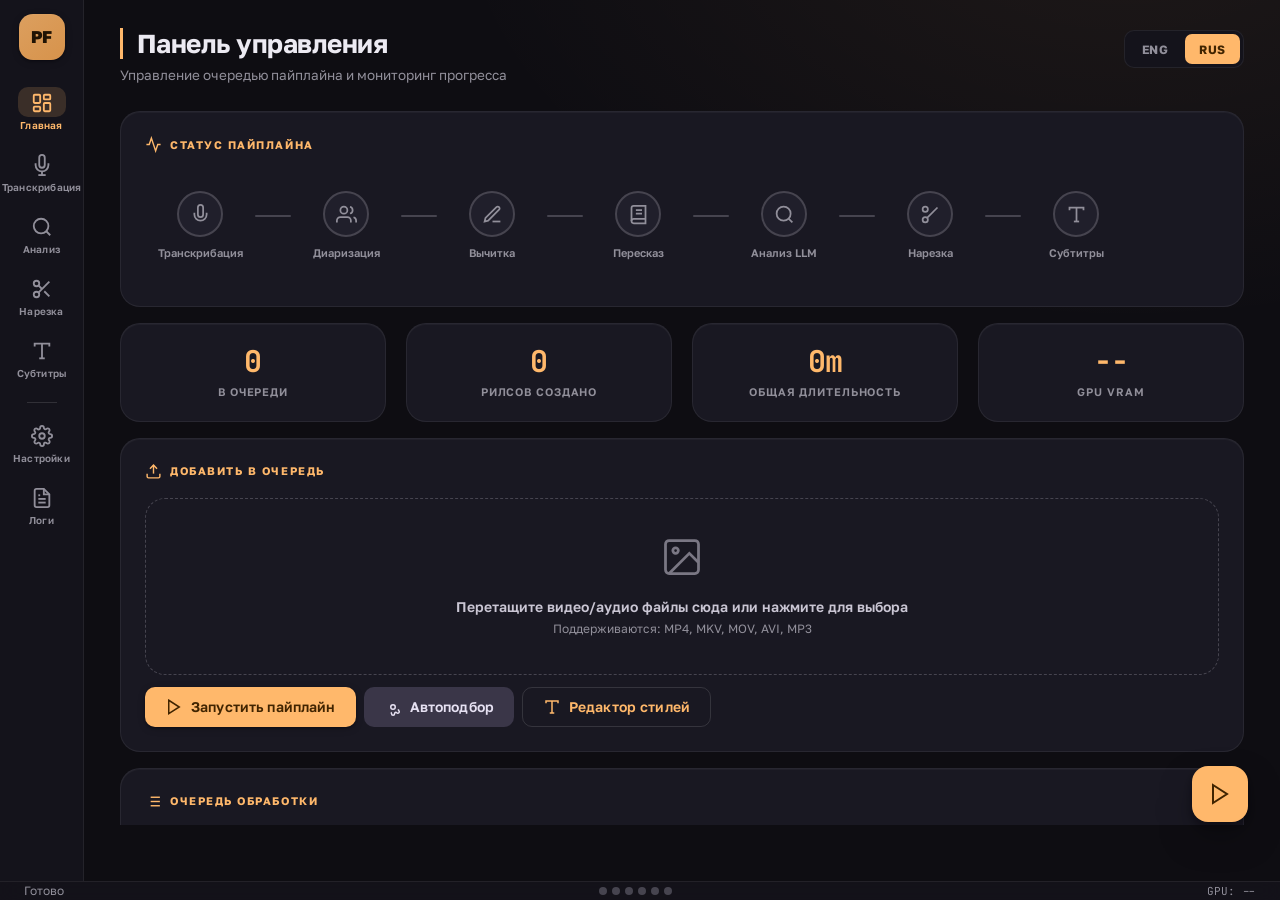
==== commit bf0deb83: "feat(article): retell the episode as a readable, sectioned article After proofreading, gemma4 turns " ====
--- a/gui/index.html
+++ b/gui/index.html
@@ -83,6 +83,11 @@
             <div class="pipeline-stage" data-stage="proofread">
               <div class="pipeline-stage-dot"><svg viewBox="0 0 24 24" fill="none" stroke="currentColor" stroke-width="2"><path d="M12 20h9"/><path d="M16.5 3.5a2.121 2.121 0 0 1 3 3L7 19l-4 1 1-4L16.5 3.5z"/></svg></div>
               <div class="pipeline-stage-label" data-i18n="stage_proofread">Вычитка</div>
+            </div>
+            <div class="pipeline-connector"></div>
+            <div class="pipeline-stage" data-stage="article">
+              <div class="pipeline-stage-dot"><svg viewBox="0 0 24 24" fill="none" stroke="currentColor" stroke-width="2"><path d="M4 19.5A2.5 2.5 0 0 1 6.5 17H20"/><path d="M6.5 2H20v20H6.5A2.5 2.5 0 0 1 4 19.5v-15A2.5 2.5 0 0 1 6.5 2z"/><line x1="9" y1="7" x2="16" y2="7"/><line x1="9" y1="11" x2="16" y2="11"/></svg></div>
+              <div class="pipeline-stage-label" data-i18n="stage_article">Пересказ</div>
             </div>
             <div class="pipeline-connector"></div>
             <div class="pipeline-stage" data-stage="analyze">
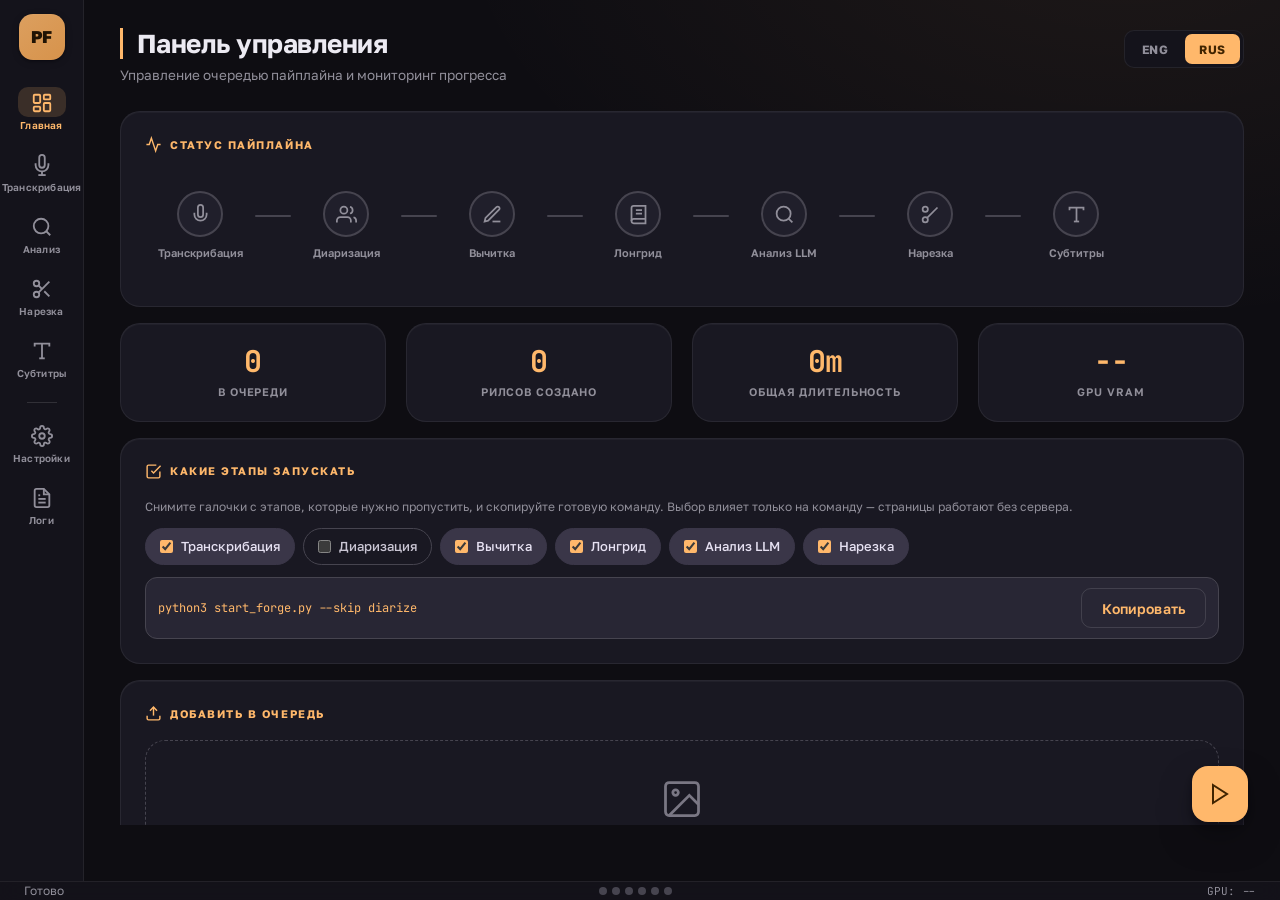
==== commit 135599aa: "feat(cli): run any subset of pipeline stages Rebuilding one artefact meant rerunning everything or h" ====
--- a/gui/index.html
+++ b/gui/index.html
@@ -87,7 +87,7 @@
             <div class="pipeline-connector"></div>
             <div class="pipeline-stage" data-stage="article">
               <div class="pipeline-stage-dot"><svg viewBox="0 0 24 24" fill="none" stroke="currentColor" stroke-width="2"><path d="M4 19.5A2.5 2.5 0 0 1 6.5 17H20"/><path d="M6.5 2H20v20H6.5A2.5 2.5 0 0 1 4 19.5v-15A2.5 2.5 0 0 1 6.5 2z"/><line x1="9" y1="7" x2="16" y2="7"/><line x1="9" y1="11" x2="16" y2="11"/></svg></div>
-              <div class="pipeline-stage-label" data-i18n="stage_article">Пересказ</div>
+              <div class="pipeline-stage-label" data-i18n="stage_article">Лонгрид</div>
             </div>
             <div class="pipeline-connector"></div>
             <div class="pipeline-stage" data-stage="analyze">
@@ -123,6 +123,28 @@
           <div class="stat-card">
             <div class="stat-value" id="statGPU">--</div>
             <div class="stat-label" data-i18n="stat_gpu">GPU VRAM</div>
+          </div>
+        </div>
+
+        <div class="card">
+          <div class="card-title">
+            <svg viewBox="0 0 24 24" fill="none" stroke="currentColor" stroke-width="2"><polyline points="9 11 12 14 22 4"/><path d="M21 12v7a2 2 0 0 1-2 2H5a2 2 0 0 1-2-2V5a2 2 0 0 1 2-2h11"/></svg>
+            <span data-i18n="dash_stages">Какие этапы запускать</span>
+          </div>
+          <p style="margin:0 0 12px; font-size:12px; color:var(--md-sys-color-outline); line-height:1.5;" data-i18n="dash_stages_hint">
+            Снимите галочки с этапов, которые нужно пропустить, и скопируйте готовую команду. Выбор влияет только на команду — страницы работают без сервера.
+          </p>
+          <div class="stage-picker" id="stagePicker">
+            <label class="stage-chip"><input type="checkbox" data-stage-pick="transcribe" checked><span data-i18n="stage_transcribe">Транскрибация</span></label>
+            <label class="stage-chip"><input type="checkbox" data-stage-pick="diarize"><span data-i18n="stage_diarize">Диаризация</span></label>
+            <label class="stage-chip"><input type="checkbox" data-stage-pick="proofread" checked><span data-i18n="stage_proofread">Вычитка</span></label>
+            <label class="stage-chip"><input type="checkbox" data-stage-pick="article" checked><span data-i18n="stage_article">Лонгрид</span></label>
+            <label class="stage-chip"><input type="checkbox" data-stage-pick="analyze" checked><span data-i18n="stage_analyze">Анализ LLM</span></label>
+            <label class="stage-chip"><input type="checkbox" data-stage-pick="cut" checked><span data-i18n="stage_cut">Нарезка</span></label>
+          </div>
+          <div class="code-inline">
+            <code id="stageCommand">python3 start_forge.py</code>
+            <button class="btn btn-outlined" id="btnCopyStageCmd" data-i18n="dash_copy_cmd">Копировать</button>
           </div>
         </div>
 
--- a/gui/assets/app.css
+++ b/gui/assets/app.css
@@ -740,3 +740,33 @@
   }
   .main-content { scroll-behavior: auto; }
 }
+
+/* ---- Stage picker (dashboard): choose which pipeline stages to run ---- */
+.stage-picker { display: flex; flex-wrap: wrap; gap: 8px; margin-bottom: 12px; }
+.stage-chip {
+  display: inline-flex; align-items: center; gap: 8px; cursor: pointer;
+  padding: 8px 14px; border-radius: 999px;
+  border: 1px solid var(--md-sys-color-outline-variant);
+  background: var(--md-sys-color-surface-container);
+  color: var(--md-sys-color-on-surface-variant);
+  font-size: 13px; font-weight: 500;
+  transition: background .15s ease, color .15s ease, border-color .15s ease;
+}
+.stage-chip:hover { background: var(--md-sys-color-surface-container-high); }
+.stage-chip input { accent-color: var(--md-sys-color-primary); margin: 0; }
+.stage-chip:has(input:checked) {
+  background: var(--md-sys-color-secondary-container);
+  border-color: var(--md-sys-color-secondary-container);
+  color: var(--md-sys-color-on-secondary-container);
+}
+.code-inline {
+  display: flex; align-items: center; gap: 8px; flex-wrap: wrap;
+  padding: 10px 12px; border-radius: 12px;
+  background: var(--md-sys-color-surface-container-highest);
+  border: 1px solid var(--md-sys-color-outline-variant);
+}
+.code-inline code {
+  flex: 1; min-width: 0; overflow-x: auto; white-space: nowrap;
+  font-family: var(--font-code); font-size: 12px;
+  color: var(--md-sys-color-primary);
+}
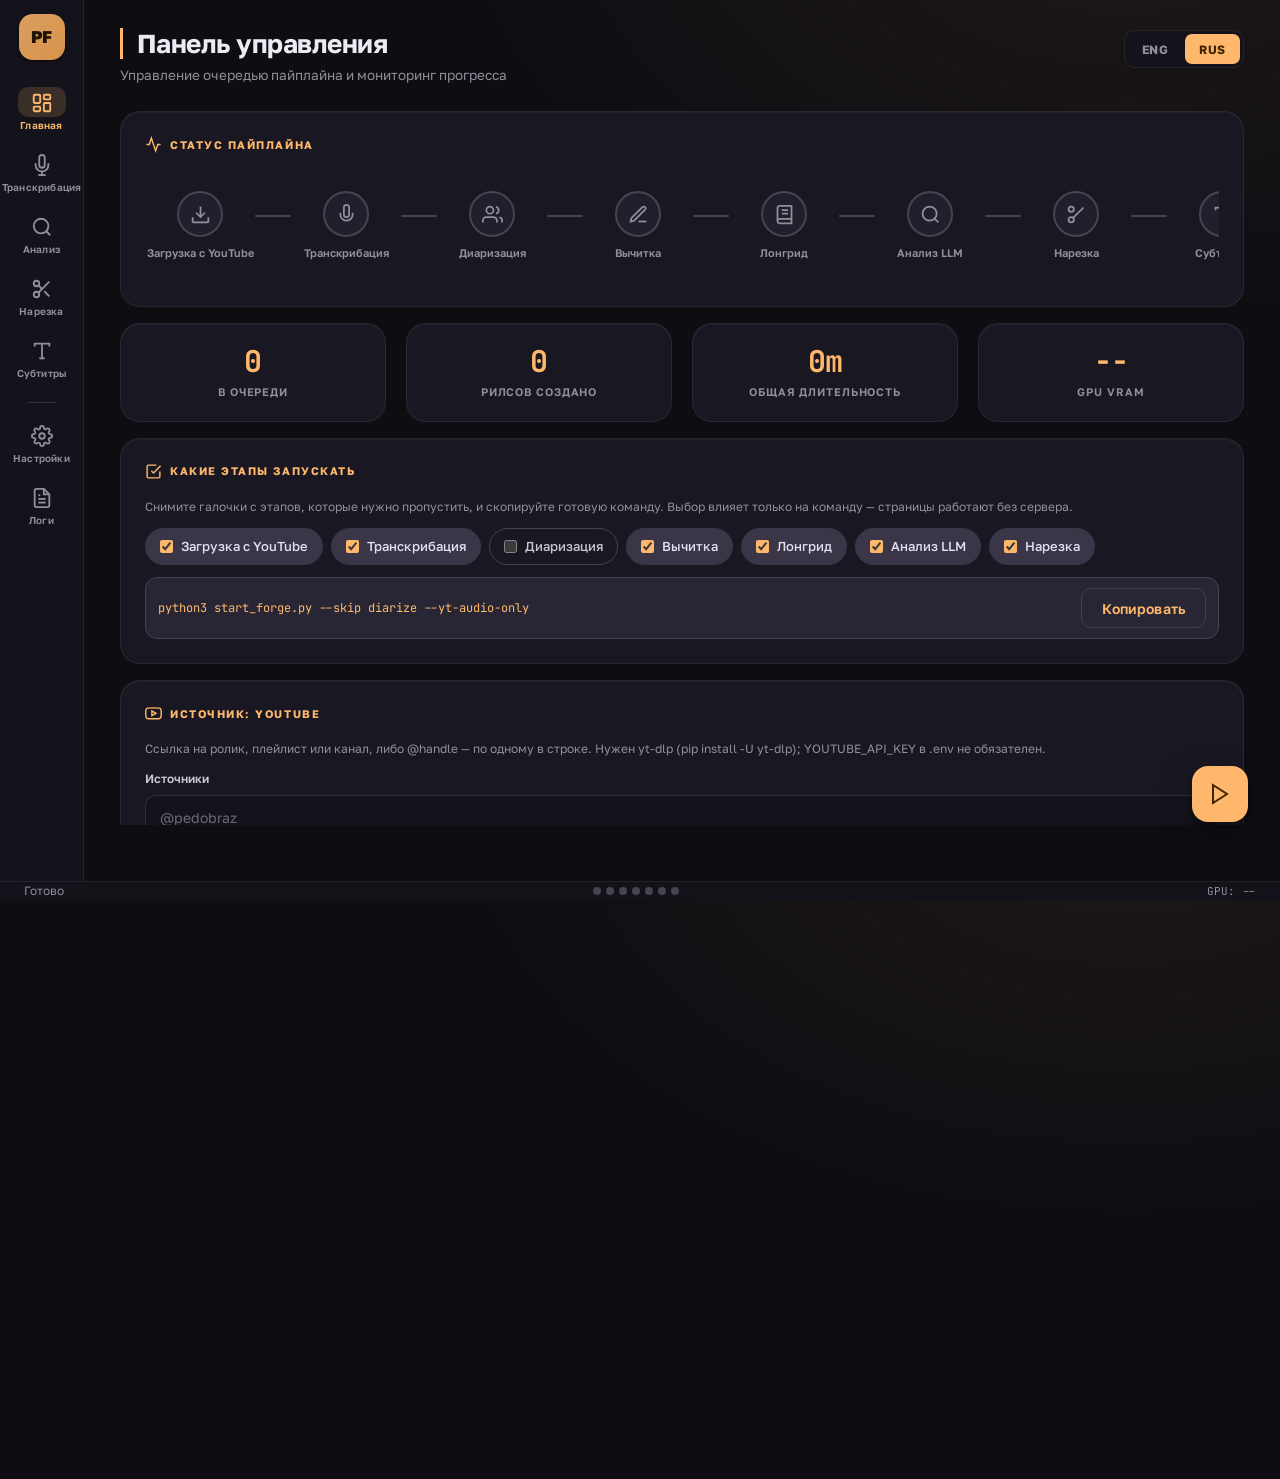
==== commit 3006c482: "feat(fetch): pull episodes straight off YouTube A new first stage, `fetch`, downloads a video by lin" ====
--- a/gui/index.html
+++ b/gui/index.html
@@ -70,6 +70,11 @@
             <span data-i18n="dash_pipeline_status">Статус пайплайна</span>
           </div>
           <div class="pipeline-visual" id="pipelineVisual">
+            <div class="pipeline-stage" data-stage="fetch">
+              <div class="pipeline-stage-dot"><svg viewBox="0 0 24 24" fill="none" stroke="currentColor" stroke-width="2"><path d="M21 15v4a2 2 0 0 1-2 2H5a2 2 0 0 1-2-2v-4"/><polyline points="7 10 12 15 17 10"/><line x1="12" y1="15" x2="12" y2="3"/></svg></div>
+              <div class="pipeline-stage-label" data-i18n="stage_fetch">Загрузка с YouTube</div>
+            </div>
+            <div class="pipeline-connector"></div>
             <div class="pipeline-stage" data-stage="transcribe">
               <div class="pipeline-stage-dot"><svg viewBox="0 0 24 24" fill="none" stroke="currentColor" stroke-width="2"><path d="M12 1a3 3 0 0 0-3 3v8a3 3 0 0 0 6 0V4a3 3 0 0 0-3-3z"/><path d="M19 10v2a7 7 0 0 1-14 0v-2"/></svg></div>
               <div class="pipeline-stage-label" data-i18n="stage_transcribe">Транскрибация</div>
@@ -135,6 +140,7 @@
             Снимите галочки с этапов, которые нужно пропустить, и скопируйте готовую команду. Выбор влияет только на команду — страницы работают без сервера.
           </p>
           <div class="stage-picker" id="stagePicker">
+            <label class="stage-chip"><input type="checkbox" data-stage-pick="fetch" checked><span data-i18n="stage_fetch">Загрузка с YouTube</span></label>
             <label class="stage-chip"><input type="checkbox" data-stage-pick="transcribe" checked><span data-i18n="stage_transcribe">Транскрибация</span></label>
             <label class="stage-chip"><input type="checkbox" data-stage-pick="diarize"><span data-i18n="stage_diarize">Диаризация</span></label>
             <label class="stage-chip"><input type="checkbox" data-stage-pick="proofread" checked><span data-i18n="stage_proofread">Вычитка</span></label>
@@ -145,6 +151,90 @@
           <div class="code-inline">
             <code id="stageCommand">python3 start_forge.py</code>
             <button class="btn btn-outlined" id="btnCopyStageCmd" data-i18n="dash_copy_cmd">Копировать</button>
+          </div>
+        </div>
+
+        <div class="card">
+          <div class="card-title">
+            <svg viewBox="0 0 24 24" fill="none" stroke="currentColor" stroke-width="2"><path d="M22.54 6.42a2.78 2.78 0 0 0-1.94-2C18.88 4 12 4 12 4s-6.88 0-8.6.46a2.78 2.78 0 0 0-1.94 2A29 29 0 0 0 1 11.75a29 29 0 0 0 .46 5.33A2.78 2.78 0 0 0 3.4 19c1.72.46 8.6.46 8.6.46s6.88 0 8.6-.46a2.78 2.78 0 0 0 1.94-2 29 29 0 0 0 .46-5.25 29 29 0 0 0-.46-5.33z"/><polygon points="9.75 15.02 15.5 11.75 9.75 8.48 9.75 15.02"/></svg>
+            <span data-i18n="yt_title">Источник: YouTube</span>
+          </div>
+          <p style="margin:0 0 12px; font-size:12px; color:var(--md-sys-color-outline); line-height:1.5;" data-i18n="yt_hint">
+            Ссылка на ролик, плейлист или канал, либо @handle — по одному в строке. Нужен yt-dlp (pip install -U yt-dlp); YOUTUBE_API_KEY в .env не обязателен.
+          </p>
+          <div class="field" style="margin-bottom: 16px;">
+            <label data-i18n="yt_sources">Источники</label>
+            <textarea id="cfgYtSources" rows="3" data-i18n-placeholder="yt_sources_ph" placeholder="@pedobraz&#10;https://youtu.be/D6WjXRJt1DA"></textarea>
+          </div>
+          <div class="field" style="margin-bottom: 16px;">
+            <label data-i18n="yt_exclude">Не брать никогда</label>
+            <textarea id="cfgYtExclude" rows="2" data-i18n-placeholder="yt_exclude_ph" placeholder="https://www.youtube.com/playlist?list=PL..."></textarea>
+            <p style="margin:6px 0 0; font-size:11px; color:var(--md-sys-color-outline); line-height:1.5;" data-i18n="yt_exclude_hint">
+              Ссылка на плейлист, канал или ролик — по одной в строке. Такие ролики не скачиваются и не обрабатываются, даже если названы в источниках. Плейлист удобнее списка id: правило остаётся верным, когда в него добавляют выпуск.
+            </p>
+          </div>
+          <div class="grid-3" style="margin-bottom: 16px;">
+            <div class="field">
+              <label data-i18n="yt_download">Что качать</label>
+              <select id="cfgYtDownload">
+                <option value="audio" data-i18n="yt_download_audio" selected>Только аудио</option>
+                <option value="auto" data-i18n="yt_download_auto">Авто (видео только под нарезку)</option>
+                <option value="video" data-i18n="yt_download_video">Всегда видео</option>
+              </select>
+            </div>
+            <div class="field">
+              <label data-i18n="yt_limit">Взять последних (0 — все)</label>
+              <input type="number" id="cfgYtLimit" min="0" step="1" value="0">
+            </div>
+            <div class="field">
+              <label data-i18n="yt_since">Не раньше даты</label>
+              <input type="text" id="cfgYtSince" placeholder="2026-01-01">
+            </div>
+            <div class="field">
+              <label data-i18n="yt_min_dur">Мин. длительность, сек (60 отсекает Shorts)</label>
+              <input type="number" id="cfgYtMinDuration" min="0" step="1" value="60">
+            </div>
+            <div class="field">
+              <label data-i18n="yt_max_dur">Макс. длительность, сек (0 — без ограничения)</label>
+              <input type="number" id="cfgYtMaxDuration" min="0" step="1" value="0">
+            </div>
+            <div class="field">
+              <label data-i18n="yt_max_height">Потолок высоты, px</label>
+              <input type="number" id="cfgYtMaxHeight" min="0" step="1" value="1080">
+            </div>
+          </div>
+          <div class="field" style="margin-bottom: 16px;">
+            <label data-i18n="yt_dir">Папка загрузок</label>
+            <input type="text" id="cfgYtDownloadDir" value="input/youtube">
+          </div>
+          <div class="field" style="margin-bottom: 16px;">
+            <label class="m3-switch">
+              <div>
+                <div class="m3-switch-text" data-i18n="yt_skip_live">Пропускать эфиры и премьеры</div>
+              </div>
+              <input type="checkbox" id="cfgYtSkipLive" checked>
+              <div class="m3-switch-track"><div class="m3-switch-thumb"></div></div>
+            </label>
+          </div>
+          <div class="field" style="margin-bottom: 16px;">
+            <label class="m3-switch">
+              <div>
+                <div class="m3-switch-text" data-i18n="yt_archive">Вести журнал скачанного</div>
+                <div class="m3-switch-desc" data-i18n="yt_archive_desc">Повторный прогон канала берёт только новые ролики</div>
+              </div>
+              <input type="checkbox" id="cfgYtArchive" checked>
+              <div class="m3-switch-track"><div class="m3-switch-thumb"></div></div>
+            </label>
+          </div>
+          <div class="field">
+            <label class="m3-switch">
+              <div>
+                <div class="m3-switch-text" data-i18n="yt_all_inputs">Обрабатывать всю входную папку</div>
+                <div class="m3-switch-desc" data-i18n="yt_all_inputs_desc">По умолчанию прогон сужается до роликов из списка выше</div>
+              </div>
+              <input type="checkbox" id="cfgYtAllInputs">
+              <div class="m3-switch-track"><div class="m3-switch-thumb"></div></div>
+            </label>
           </div>
         </div>
 
@@ -197,6 +287,7 @@
       </div>
       <div class="bottom-bar-center">
         <div class="pipeline-overview" id="pipelineOverview">
+          <div class="pipeline-overview-dot" data-stage="fetch"></div>
           <div class="pipeline-overview-dot" data-stage="transcribe"></div>
           <div class="pipeline-overview-dot" data-stage="diarize"></div>
           <div class="pipeline-overview-dot" data-stage="proofread"></div>
